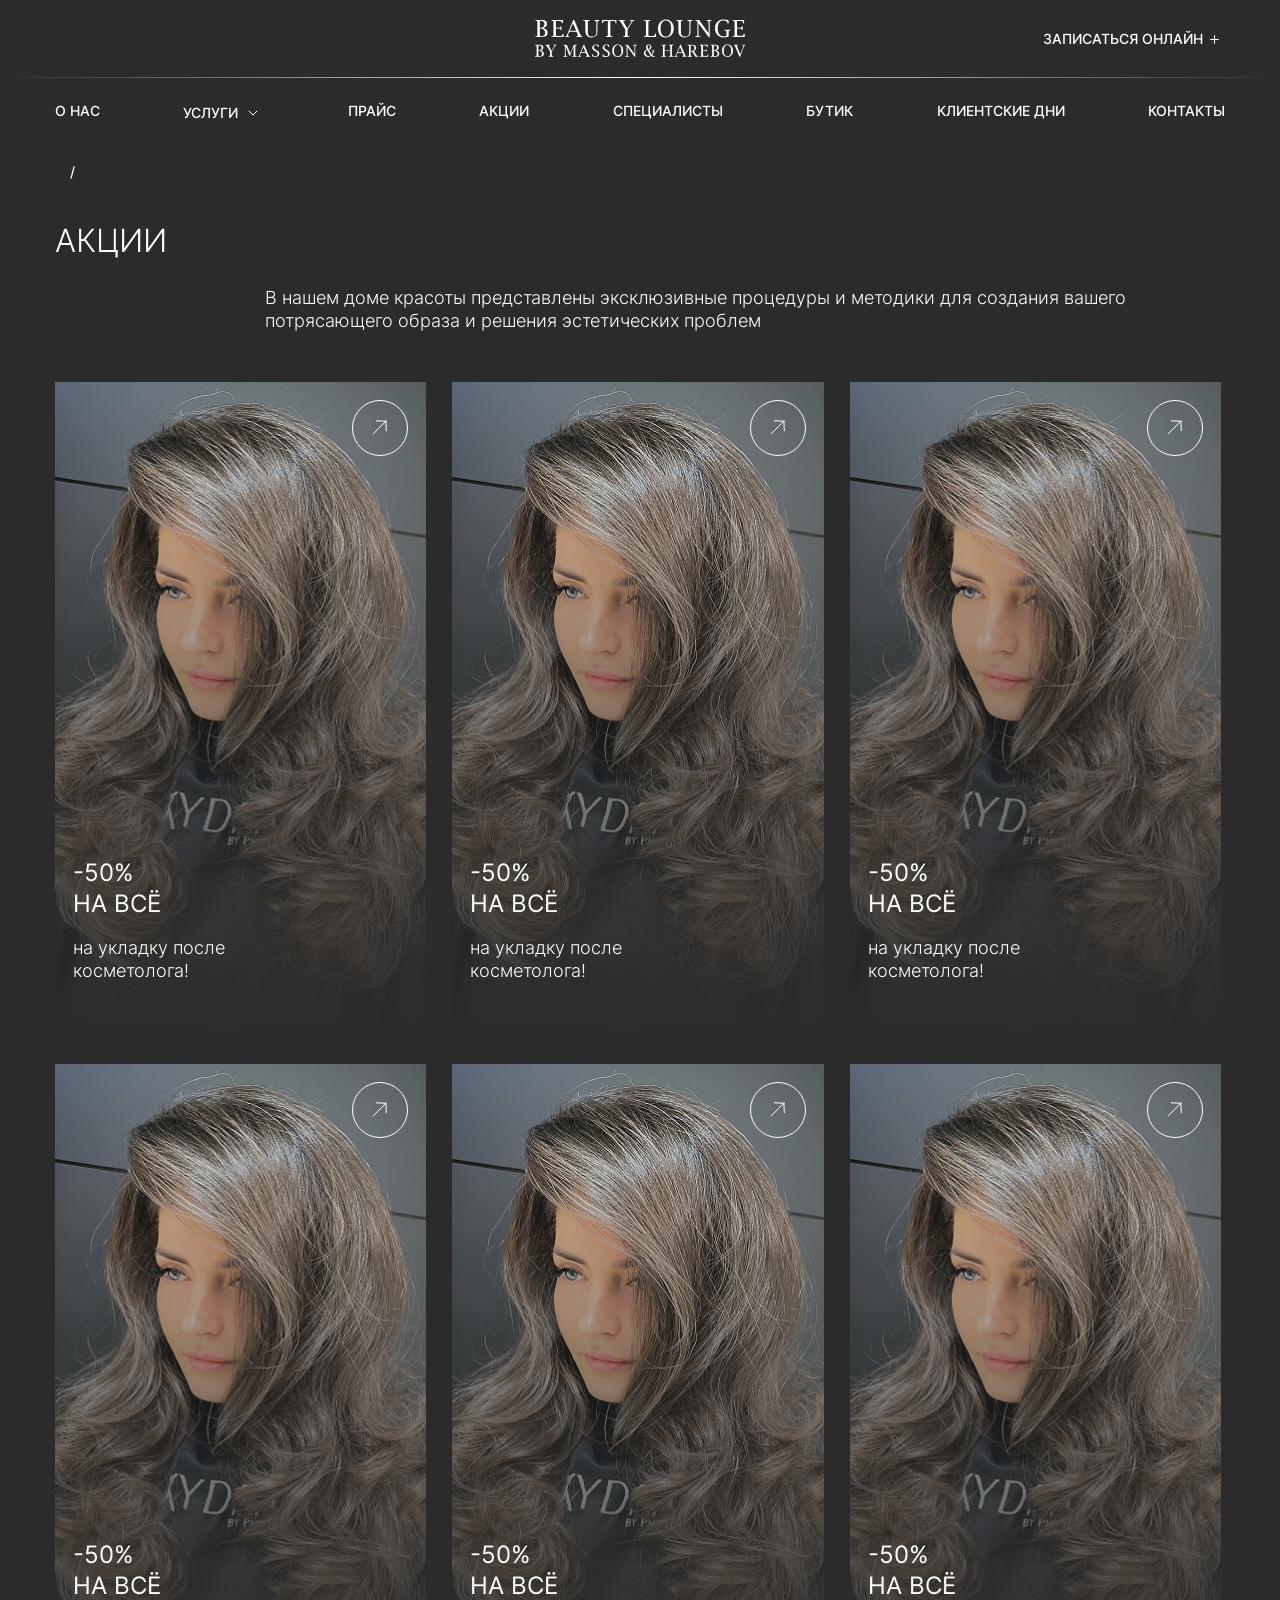
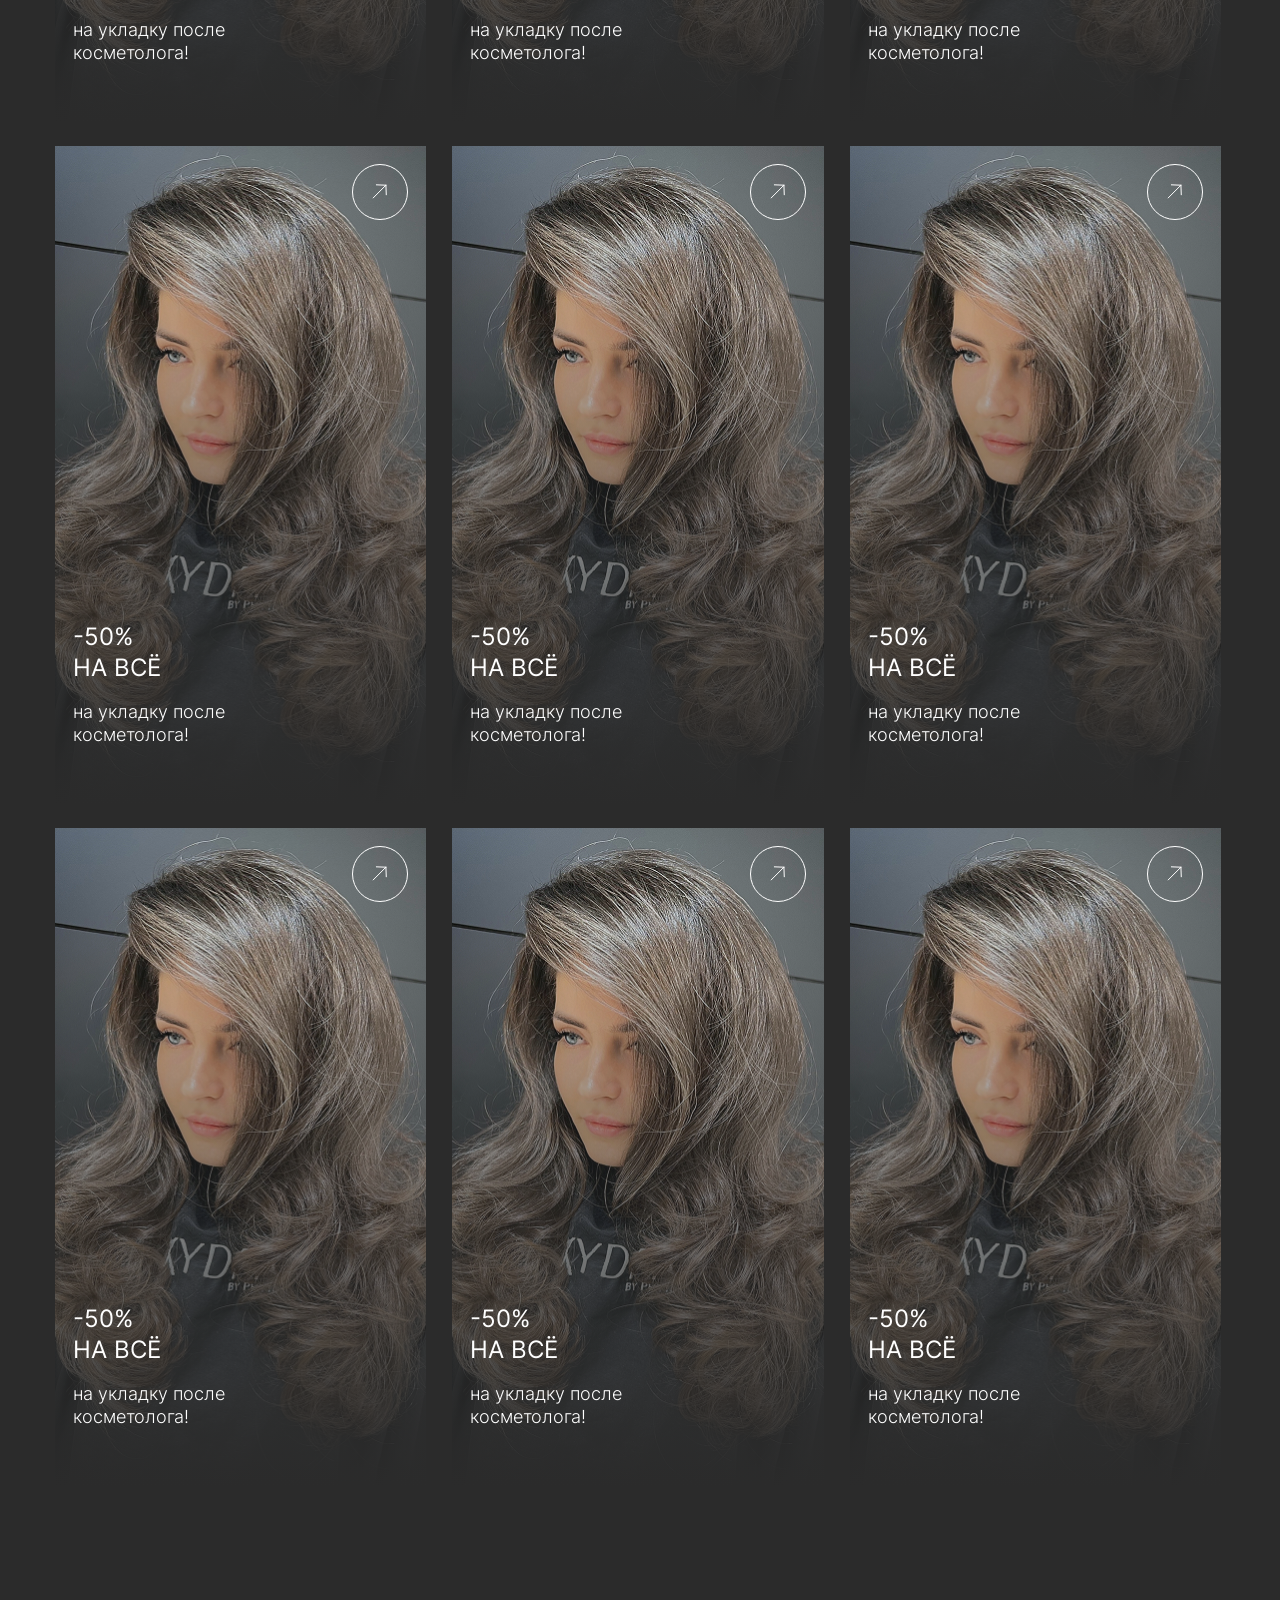
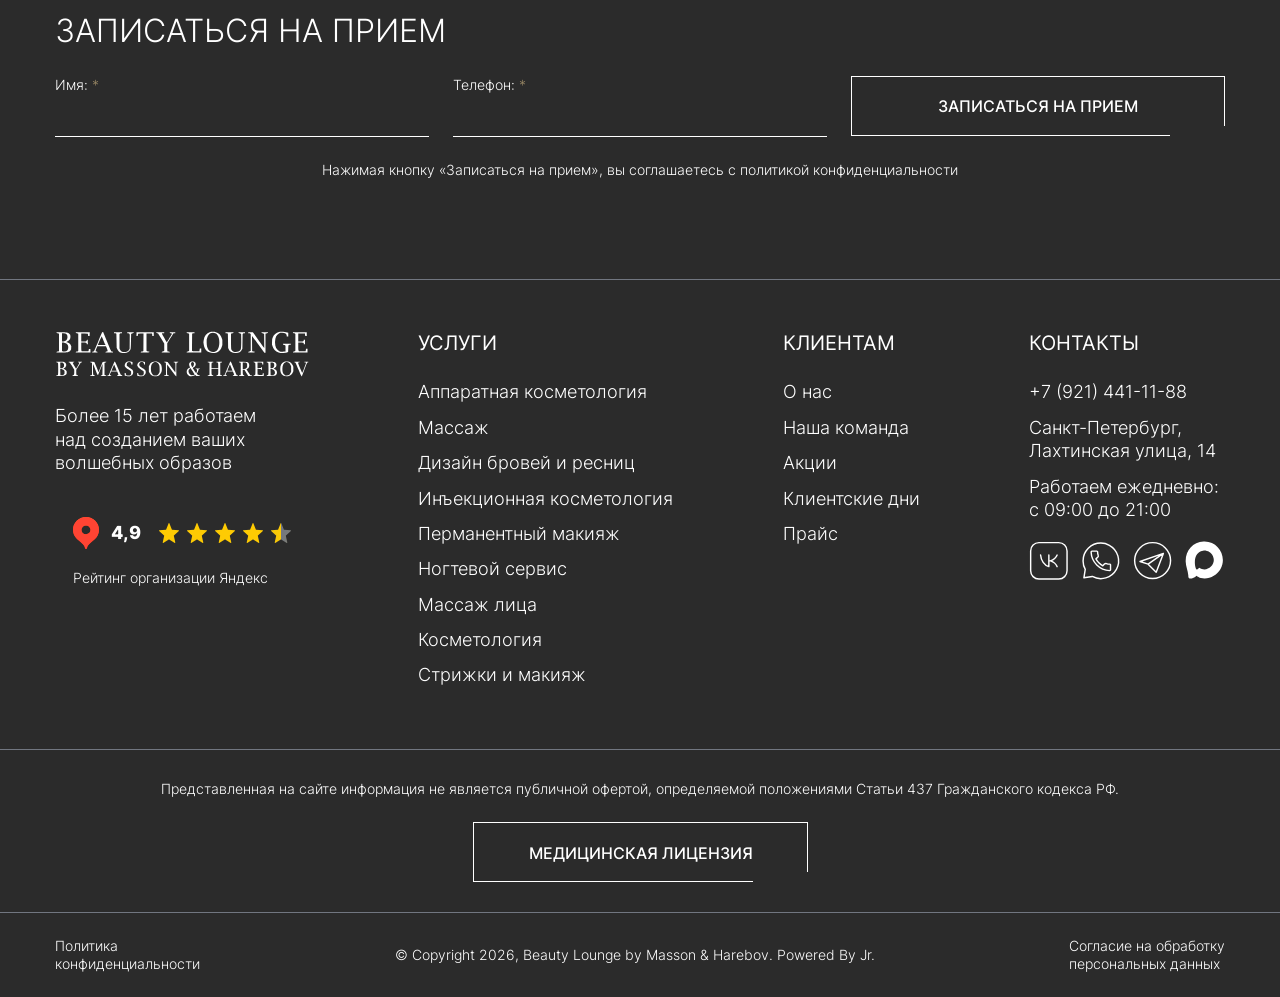
==== accii.html @ fc43a5da "add_4" ====
<!DOCTYPE html>

<html lang="ru">

<head>
	<meta charset="utf-8" />
	<title>accii</title>
	<meta name="description" content="" />
	<meta http-equiv="X-UA-Compatible" content="IE=edge" />
	<meta name="viewport" content="width=device-width, initial-scale=1.0, maximum-scale=1.0, user-scalable=no">
    

    <link rel="stylesheet" href="css/fontawesome-all.css" />
    <link rel="stylesheet" href="css/animate.css" />
    <link rel="stylesheet" href="css/slick.css" />
    <link rel="stylesheet" href="css/slick-theme.css" />
    <link rel="stylesheet" href="css/jquery.fancybox.css" />
    <!--<link rel="stylesheet" href="css/select2.min.css" />-->
    <link rel="stylesheet" href="css/swiper-bundle.min.css" />
    <link rel="stylesheet" href="css/fonts.css" />
    <link rel="stylesheet" href="css/reset.css" />
    <link rel="stylesheet" href="css/style.css" />
    <link rel="stylesheet" href="css/media.css" />
	
	

</head>
<body>

    <div class="wrap">
    
    <!-- HEADER
    ================================= -->
    <div class="header header_inner">
        <div class="header__top">
            <div class="container">
                <div class="cols">
                    <div class="col col_left">
                        <div class="items">
                            <div class="item show1200">
                                <div class="burger"></div>
                            </div>
                        </div>
                    </div>
                    <div class="col col_right">
                        <div class="items">
                            <div class="item show1200">
                                <a href="" class="phone-mob"></a>
                            </div>
                            <div class="item hidd1200">
                                <div class="enroll">
                                    <a href="" class="btn btn-enroll">ЗАПИСАТЬСЯ ОНЛАЙН <i class="i-plus-white"></i></a>
                                    <div class="enroll-drop">
                                        <div class="enroll-drop__item">
                                            <a href=""><i class="i-wh"></i> Написать в whatsapp</a>
                                        </div>
                                        <div class="enroll-drop__item">
                                            <a href=""><i class="i-max"></i> Написать в max</a>
                                        </div>
                                        <div class="enroll-drop__item">
                                            <a href=""><i class="i-tg"></i> Написать в telegram</a>
                                        </div>
                                        <div class="enroll-drop__item">
                                            <a href=""><i class="i-vk"></i> Написать в вконтакте</a>
                                        </div>
                                    </div>
                                </div>
                            </div>
                        </div>
                    </div>
                </div>
                
            </div>
            <div class="logo">
                <a href="">
                    <img class="hidd1200" src="img/header/logo.svg" alt="">
                    <img class="show1200" src="img/header/logo_mob.svg" alt="">
                </a>
            </div>
        </div>
        <div class="header__bottom hidd1200">
            <div class="container">
                <div class="nav">
                    <ul>
                        <li><a href="">О нас</a></li>
                        <li><a href="">Услуги <i></i></a>
                            <ul>
                                <li><a href="">Аппаратная косметология</a></li>
                                <li><a href="">массаж</a></li>
                                <li><a href="">дизайн бровей и ресниц</a></li>
                                <li><a href="">Инъекционная косметология</a></li>
                                <li><a href="">Перманентный макияж</a></li>
                                <li><a href="">Ногтевой сервис</a></li>
                                <li><a href="">косметология</a></li>
                                <li><a href="">стрижки и макияж</a></li>
                            </ul>
                        </li>
                        <li><a href="">Прайс</a></li>
                        <li><a href="">Акции</a></li>
                        <li><a href="">Специалисты</a></li>
                        <li><a href="">Бутик</a></li>
                        <li><a href="">Клиентские дни</a></li>
                        <li><a href="">Контакты</a></li>
                    </ul>
                </div>
            </div>
        </div>
        <div class="menu-mob">
            <div class="nav-mob">
                <div class="nav-mob__level-1">
                    <ul>
                        <li><a href="">О нас</a></li>
                        <li><a href="" class="open-1" data-openid_1="level-2_1">Услуги <i></i></a></li>
                        <li><a href="">Прайс</a></li>
                        <li><a href="">Акции</a></li>
                        <li><a href="">Специалисты</a></li>
                        <li><a href="">Бутик</a></li>
                        <li><a href="">Клиентские дни</a></li>
                        <li><a href="">Контакты</a></li>                    
                    </ul>
                </div>
                <div class="nav-mob__level-2" id="level-2_1">
                    <div class="level-back level-back-1"><i></i> Услуги</div>
                    <ul>
                        <li><a href="">Аппаратная косметология</a></li>
                        <li><a href="">массаж</a></li>
                        <li><a href="">дизайн бровей и ресниц</a></li>
                        <li><a href="">Инъекционная косметология</a></li>
                        <li><a href="">Перманентный макияж</a></li>
                        <li><a href="">Ногтевой сервис</a></li>
                        <li><a href="">косметология</a></li>
                        <li><a href="">стрижки и макияж</a></li>
                    </ul>
                </div>
            </div>
            <div class="mob-soc">
                <div class="sub">МЫ В СОЦСЕТЯХ</div>
                <a class="mob-soc__item" href=""><img src="img/footer/vk.svg" alt=""> ВКонтакте</a>
                <a class="mob-soc__item" href=""><img src="img/footer/wh.svg" alt=""> WhatsApp</a>
                <a class="mob-soc__item" href=""><img src="img/footer/tg.svg" alt=""> Telegram</a>
                <a class="mob-soc__item" href=""><img src="img/footer/max.svg" alt=""> Max</a>
            </div>
        </div>
        
    </div>

    <!-- CONTENT
    ================================= -->
    <div class="content">
        <div class="content__top hidd1200">
            <div class="container">
                <div class="breadcrumbs">
                    <ul>
                        <li><a href=""></a></li>
                        <li></li>
                    </ul>                
                </div>
            </div>
        </div>
        <div class="content__body">
            <div class="container">
                <h1>Акции</h1>
                <div class="about p-l">
                    <p>В нашем доме красоты представлены эксклюзивные процедуры и методики для создания вашего потрясающего образа и решения эстетических проблем</p>
                </div>
                <div class="accii">
                    <div class="items">
                        <div class="item">
                            <a href="">
                                <div class="in">
                                    <div class="pic">
                                        <img src="img/accii/pic_1.jpg" alt="">
                                    </div>
                                    <div class="overlay">
                                        <div class="top">
                                            <div class="btn btn-up-white"></div>
                                        </div>
                                        <div class="bottom">
                                            <div class="title">-50%<br> НА ВСЁ <span>на укладку после<br> косметолога!</span></div>
                                        </div>
                                    </div>
                                </div>
                            </a>
                        </div>
                        <div class="item">
                            <a href="">
                                <div class="in">
                                    <div class="pic">
                                        <img src="img/accii/pic_1.jpg" alt="">
                                    </div>
                                    <div class="overlay">
                                        <div class="top">
                                            <div class="btn btn-up-white"></div>
                                        </div>
                                        <div class="bottom">
                                            <div class="title">-50%<br> НА ВСЁ <span>на укладку после<br> косметолога!</span></div>
                                        </div>
                                    </div>
                                </div>
                            </a>
                        </div>
                        <div class="item">
                            <a href="">
                                <div class="in">
                                    <div class="pic">
                                        <img src="img/accii/pic_1.jpg" alt="">
                                    </div>
                                    <div class="overlay">
                                        <div class="top">
                                            <div class="btn btn-up-white"></div>
                                        </div>
                                        <div class="bottom">
                                            <div class="title">-50%<br> НА ВСЁ <span>на укладку после<br> косметолога!</span></div>
                                        </div>
                                    </div>
                                </div>
                            </a>
                        </div>
                        <div class="item">
                            <a href="">
                                <div class="in">
                                    <div class="pic">
                                        <img src="img/accii/pic_1.jpg" alt="">
                                    </div>
                                    <div class="overlay">
                                        <div class="top">
                                            <div class="btn btn-up-white"></div>
                                        </div>
                                        <div class="bottom">
                                            <div class="title">-50%<br> НА ВСЁ <span>на укладку после<br> косметолога!</span></div>
                                        </div>
                                    </div>
                                </div>
                            </a>
                        </div>
                        <div class="item">
                            <a href="">
                                <div class="in">
                                    <div class="pic">
                                        <img src="img/accii/pic_1.jpg" alt="">
                                    </div>
                                    <div class="overlay">
                                        <div class="top">
                                            <div class="btn btn-up-white"></div>
                                        </div>
                                        <div class="bottom">
                                            <div class="title">-50%<br> НА ВСЁ <span>на укладку после<br> косметолога!</span></div>
                                        </div>
                                    </div>
                                </div>
                            </a>
                        </div>
                        <div class="item">
                            <a href="">
                                <div class="in">
                                    <div class="pic">
                                        <img src="img/accii/pic_1.jpg" alt="">
                                    </div>
                                    <div class="overlay">
                                        <div class="top">
                                            <div class="btn btn-up-white"></div>
                                        </div>
                                        <div class="bottom">
                                            <div class="title">-50%<br> НА ВСЁ <span>на укладку после<br> косметолога!</span></div>
                                        </div>
                                    </div>
                                </div>
                            </a>
                        </div>
                        <div class="item">
                            <a href="">
                                <div class="in">
                                    <div class="pic">
                                        <img src="img/accii/pic_1.jpg" alt="">
                                    </div>
                                    <div class="overlay">
                                        <div class="top">
                                            <div class="btn btn-up-white"></div>
                                        </div>
                                        <div class="bottom">
                                            <div class="title">-50%<br> НА ВСЁ <span>на укладку после<br> косметолога!</span></div>
                                        </div>
                                    </div>
                                </div>
                            </a>
                        </div>
                        <div class="item">
                            <a href="">
                                <div class="in">
                                    <div class="pic">
                                        <img src="img/accii/pic_1.jpg" alt="">
                                    </div>
                                    <div class="overlay">
                                        <div class="top">
                                            <div class="btn btn-up-white"></div>
                                        </div>
                                        <div class="bottom">
                                            <div class="title">-50%<br> НА ВСЁ <span>на укладку после<br> косметолога!</span></div>
                                        </div>
                                    </div>
                                </div>
                            </a>
                        </div>
                        <div class="item">
                            <a href="">
                                <div class="in">
                                    <div class="pic">
                                        <img src="img/accii/pic_1.jpg" alt="">
                                    </div>
                                    <div class="overlay">
                                        <div class="top">
                                            <div class="btn btn-up-white"></div>
                                        </div>
                                        <div class="bottom">
                                            <div class="title">-50%<br> НА ВСЁ <span>на укладку после<br> косметолога!</span></div>
                                        </div>
                                    </div>
                                </div>
                            </a>
                        </div>
                        <div class="item">
                            <a href="">
                                <div class="in">
                                    <div class="pic">
                                        <img src="img/accii/pic_1.jpg" alt="">
                                    </div>
                                    <div class="overlay">
                                        <div class="top">
                                            <div class="btn btn-up-white"></div>
                                        </div>
                                        <div class="bottom">
                                            <div class="title">-50%<br> НА ВСЁ <span>на укладку после<br> косметолога!</span></div>
                                        </div>
                                    </div>
                                </div>
                            </a>
                        </div>
                        <div class="item">
                            <a href="">
                                <div class="in">
                                    <div class="pic">
                                        <img src="img/accii/pic_1.jpg" alt="">
                                    </div>
                                    <div class="overlay">
                                        <div class="top">
                                            <div class="btn btn-up-white"></div>
                                        </div>
                                        <div class="bottom">
                                            <div class="title">-50%<br> НА ВСЁ <span>на укладку после<br> косметолога!</span></div>
                                        </div>
                                    </div>
                                </div>
                            </a>
                        </div>
                        <div class="item">
                            <a href="">
                                <div class="in">
                                    <div class="pic">
                                        <img src="img/accii/pic_1.jpg" alt="">
                                    </div>
                                    <div class="overlay">
                                        <div class="top">
                                            <div class="btn btn-up-white"></div>
                                        </div>
                                        <div class="bottom">
                                            <div class="title">-50%<br> НА ВСЁ <span>на укладку после<br> косметолога!</span></div>
                                        </div>
                                    </div>
                                </div>
                            </a>
                        </div>
                    </div>
                </div>
                
            </div>
        </div>
    </div>
    
    <!-- ACTION
    ================================= -->
    <div class="action-section">
        <div class="container">
            <h2 class="title-block">Записаться на прием</h2>
            <div class="action">
                <form>
                    <div class="cols">
                        <div class="col">
                            <label class="label">Имя: <span>*</span></label>
                            <input type="text" name="" placeholder="">
                        </div>
                        <div class="col">
                            <label class="label">Телефон: <span>*</span></label>
                            <input class="mask" type="text" name="" placeholder="">
                        </div>
                        <div class="col">
                            <button class="btn btn-border-white action__btn">записаться на прием</button>
                        </div>
                    </div>
                </form>
                <div class="agree">Нажимая кнопку «Записаться на прием», вы соглашаетесь с политикой конфиденциальности</div>
            </div>
        </div>
    </div>
 
    <!-- FOOTER
    ================================= -->
    <div class="footer">
        <div class="footer__top">
            <div class="container">
                <div class="cols">
                    <div class="col">
                        <div class="logo">
                            <a href="">
                                <img src="img/footer/logo.svg" alt="">
                            </a>
                        </div>
                        <p class="slogan hidd1200">Более 15 лет работаем<br> над созданием ваших<br> волшебных образов</p>
                        <div class="ya hidd1200">
                            <a href="">
                                <div class="ya__in">
                                    <div class="ya__top">
                                        <div class="ya-pin">
                                            <img src="img/footer/pin.svg" alt="">
                                            <span>4,9</span>
                                        </div>
                                        <div class="raiting">
                                            <div class="raiting__item active"></div>
                                            <div class="raiting__item active"></div>
                                            <div class="raiting__item active"></div>
                                            <div class="raiting__item active"></div>
                                            <div class="raiting__item half"></div>
                                        </div>
                                    </div>
                                    <p class="ya__sub">Рейтинг организации Яндекс</p>
                                </div>
                            </a>
                        </div>
                    </div>
                    <div class="col">
                        <div class="subtitle">УСЛУГИ</div>
                        <div class="footer__full">
                            <ul class="footer-nav">
                                <li><a href="">Аппаратная косметология</a></li>
                                <li><a href="">Массаж</a></li>
                                <li><a href="">Дизайн бровей и ресниц</a></li>
                                <li><a href="">Инъекционная косметология</a></li>
                                <li><a href="">Перманентный макияж</a></li>
                                <li><a href="">Ногтевой сервис</a></li>
                                <li><a href="">Массаж лица</a></li>
                                <li><a href="">Косметология</a></li>
                                <li><a href="">Стрижки и макияж</a></li>
                            </ul>
                        </div>
                    </div>
                    <div class="col">
                        <div class="subtitle">КЛИЕНТАМ</div>
                        <div class="footer__full">
                            <ul class="footer-nav">
                                <li><a href="">О нас</a></li>
                                <li><a href="">Наша команда</a></li>
                                <li><a href="">Акции</a></li>
                                <li><a href="">Клиентские дни</a></li>
                                <li><a href="">Прайс</a></li>
                            </ul>
                        </div>
                    </div>
                    <div class="col">
                        <div class="subtitle">КОНТАКТЫ</div>
                        <div class="footer__full">
                            <div class="footer__contacts">
                                <a href="">+7 (921) 441-11-88</a>
                            </div>
                            <div class="footer__contacts">Санкт-Петербург,<br> Лахтинская улица, 14</div>
                            <div class="footer__contacts">Работаем ежедневно:<br> с 09:00 до 21:00</div>
                            <div class="soc">
                                <div class="soc__item">
                                    <a href="">
                                        <img src="img/footer/vk.svg" alt="">
                                    </a>
                                </div>
                                <div class="soc__item">
                                    <a href="">
                                        <img src="img/footer/wh.svg" alt="">
                                    </a>
                                </div>
                                <div class="soc__item">
                                    <a href="">
                                        <img src="img/footer/tg.svg" alt="">
                                    </a>
                                </div>
                                <div class="soc__item">
                                    <a href="">
                                        <img src="img/footer/max.svg" alt="">
                                    </a>
                                </div>
                            </div>
                        </div>
                    </div>
                </div>
            </div>
        </div>
        <div class="footer__middle">
            <div class="container">
                <p class="text">Представленная на сайте информация не является публичной офертой, определяемой положениями Статьи 437 Гражданского кодекса РФ.</p>
                <div class="center">
                    <a href="" class="btn btn-border-white">Медицинская лицензия</a>
                </div>
            </div>
        </div>
        <div class="footer__bottom">
            <div class="container">
                <div class="cols">
                    <div class="col">
                        <p><a href="">Политика<br> конфиденциальности</a></p>
                    </div>
                    <div class="col">
                        <p>© Copyright 2026, Beauty Lounge by Masson & Harebov. Powered By Jr.</p>
                    </div>
                    <div class="col">
                        <p><a href="">Согласие на обработку<br> персональных данных</a></p>
                    </div>
                </div>
            </div>
        </div>
    </div>
    
    </div><!--wrap-->
    
    
    <script src="libs/jquery-3.7.1.min.js"></script>
    <script src="https://api-maps.yandex.ru/2.0/?load=package.full&lang=ru-RU"></script>
    <!--<script src="libs/select2.min.js"></script>-->
    <script src="libs/jquery.fancybox.js"></script>
    <script src="libs/slick.min.js"></script> 
    <script src="libs/swiper-bundle.min.js"></script> 
    <script src="libs/jquery.maskedinput.js"></script>
    <script src="libs/wow.min.js"></script>
    <script src="js/common.js"></script>
 

   
    
</body>
</html>
---- css/fonts.css ----
@font-face {
    font-family: 'Inter';
    src: url('../fonts/Inter-Medium.eot');
    src: url('../fonts/Inter-Medium.eot?#iefix') format('embedded-opentype'),
        url('../fonts/Inter-Medium.woff2') format('woff2'),
        url('Inter-Medium.woff') format('woff');
    font-weight: 500;
    font-style: normal;
    font-display: swap;
}

@font-face {
    font-family: 'Inter';
    src: url('../fonts/Inter-Regular.eot');
    src: url('../fonts/Inter-Regular.eot?#iefix') format('embedded-opentype'),
        url('../fonts/Inter-Regular.woff2') format('woff2'),
        url('../fonts/Inter-Regular.woff') format('woff');
    font-weight: normal;
    font-style: normal;
    font-display: swap;
}

@font-face {
    font-family: 'Inter';
    src: url('../fonts/Inter-SemiBold.eot');
    src: url('../fonts/Inter-SemiBold.eot?#iefix') format('embedded-opentype'),
        url('../fonts/Inter-SemiBold.woff2') format('woff2'),
        url('../fonts/Inter-SemiBold.woff') format('woff');
    font-weight: 600;
    font-style: normal;
    font-display: swap;
}

@font-face {
    font-family: 'Inter';
    src: url('../fonts/Inter-Bold.eot');
    src: url('../fonts/Inter-Bold.eot?#iefix') format('embedded-opentype'),
        url('../fonts/Inter-Bold.woff2') format('woff2'),
        url('../fonts/Inter-Bold.woff') format('woff');
    font-weight: bold;
    font-style: normal;
    font-display: swap;
}

@font-face {
    font-family: 'Inter';
    src: url('../fonts/Inter-Thin.eot');
    src: url('../fonts/Inter-Thin.eot?#iefix') format('embedded-opentype'),
        url('../fonts/Inter-Thin.woff2') format('woff2'),
        url('../fonts/Inter-Thin.woff') format('woff');
    font-weight: 100;
    font-style: normal;
    font-display: swap;
}

@font-face {
    font-family: 'Inter';
    src: url('../fonts/Inter-Black.eot');
    src: url('../fonts/Inter-Black.eot?#iefix') format('embedded-opentype'),
        url('../fonts/Inter-Black.woff2') format('woff2'),
        url('../fonts/Inter-Black.woff') format('woff');
    font-weight: 900;
    font-style: normal;
    font-display: swap;
}

@font-face {
    font-family: 'Inter';
    src: url('../fonts/Inter-ExtraBold.eot');
    src: url('../fonts/Inter-ExtraBold.eot?#iefix') format('embedded-opentype'),
        url('../fonts/Inter-ExtraBold.woff2') format('woff2'),
        url('../fonts/Inter-ExtraBold.woff') format('woff');
    font-weight: bold;
    font-style: normal;
    font-display: swap;
}

@font-face {
    font-family: 'Inter';
    src: url('../fonts/Inter-Light.eot');
    src: url('../fonts/Inter-Light.eot?#iefix') format('embedded-opentype'),
        url('../fonts/Inter-Light.woff2') format('woff2'),
        url('../fonts/Inter-Light.woff') format('woff');
    font-weight: 300;
    font-style: normal;
    font-display: swap;
}

@font-face {
    font-family: 'Inter';
    src: url('../fonts/Inter-ExtraLight.eot');
    src: url('../fonts/Inter-ExtraLight.eot?#iefix') format('embedded-opentype'),
        url('../fonts/Inter-ExtraLight.woff2') format('woff2'),
        url('../fonts/Inter-ExtraLight.woff') format('woff');
    font-weight: 200;
    font-style: normal;
    font-display: swap;
}
---- css/style.css ----
.clearfix:before, .clearfix:after {
    content: '';
    display: table;
}
.clearfix:after {
    clear: both;
}

*::-webkit-input-placeholder {
	color: #000;
	opacity: .8;
}

*:-moz-placeholder {
	color: #000;
	opacity: .8;
}
*::-moz-placeholder {
	color: #000;
	opacity: .8;
}
*:-ms-input-placeholder {
	color: #000;
	opacity: .8;
}

*{
    box-sizing: border-box;
    -moz-box-sizing: border-box;
}

body{
    width: 100%;
    font-size: 16px;
    font-family: 'Inter', sans-serif;
    line-height: 1.3;
    background: #2b2b2b;
    position: relative;
    -webkit-font-smoothing: antialiased;

}

* {
  -webkit-tap-highlight-color: transparent;
}

.container{
    width: 100%;
    max-width: 1200px;
    min-width: 320px;
    padding-left: 15px;
    padding-right: 15px;
    margin: 0 auto;
    position: relative;
    z-index: 3;
}

.hidden {
  display: none !important;
}

.label{
    display: block;
    margin-bottom: 1px;
    font-family: 'Inter', sans-serif;
    font-weight: 300;
    font-size: 14px;
    line-height: 1.3;
    color: #fff;
}

.label span{
    color: #998865;
}

.form-group{
    margin-bottom: 24px;
}

.agree{
    padding-top: 24px;
    font-weight: 300;
    font-size: 14px;
    line-height: 1.3;
    text-align: center;
    color: #fff;
}

.agree a{
    color: inherit;
}

input[type='text'],
input[type='password'],
input[type='search']{
    width: 100%;
    height: 42px;
    padding: 0;
    color: #fff;
    font-family: 'Inter', sans-serif;
    font-size: 14px;
    background-color: transparent;
    border: none;
    border-bottom: 1px solid #fff;
    border-radius: 0;
    transition: .3s;
}

input[type='text']:focus,
input[type='password']:focus,
input[type='search']:focus{
    border-color: #998865;
}

textarea{    
    width: 100%;
    height: 120px;
    padding: 12px;
    
    resize: none;
}

input:focus{
    outline: none;
}

textarea:focus{
    outline: none;
}

.cols{
    display: flex;
    flex-wrap: wrap;
    margin: 0 -15px;
}

.col{
    padding: 0 15px;
}

.btn{
    display: inline-block;
    font-family: 'Inter', sans-serif;
    border: medium none;
    background: transparent;
    cursor: pointer;
    transition: .3s;
}

.btn-border-white{
    min-height: 60px;
    display: inline-flex;
    align-items: center;
    justify-content: center;
    padding: 3px 55px;
    border-top: 1px solid #fff;
    border-left: 1px solid #fff;
    font-weight: 500;
    font-size: 16px;
    line-height: 1;
    text-transform: uppercase;
    color: #fff;
    position: relative;
}

.btn-border-white:before{
    content: "";
    width: calc(100% - 55px);
    height: 1px;
    background: #fff;
    position: absolute;
    bottom: 0;
    left: 0;
}

.btn-border-white:after{
    content: "";
    width: 1px;
    height: calc(100% - 10px);
    background: #fff;
    position: absolute;
    top: 0;
    right: 0;
}

.btn-border-white:hover{
    color: #998865;
    background: #fff;
}

.btn-border-white:active{
    color: #998865;
    background: #fff;
}

.btn-white{
    min-height: 60px;
    display: inline-flex;
    align-items: center;
    justify-content: center;
    padding: 3px 55px;
    background: #fff;
    font-weight: 500;
    font-size: 16px;
    line-height: 1;
    text-transform: uppercase;
    color: #998865;
    position: relative;
}


.btn-white:hover{
    background: #998865;
    color: #fff;
}

.btn-white:active{
    background: #998865;
    color: #fff;
}

.btn-white .arrow{
    width: 22px;
    height: 22px;
    display: block;
    flex-shrink: 0;
    margin-right: 10px;
    background: url(../img/icons/arrow_right_gold.svg) center no-repeat;
}

.btn-white:hover .arrow{
    background-image: url(../img/icons/arrow_right_white.svg);
}

.btn-white:active .arrow{
    background-image: url(../img/icons/arrow_right_white.svg);
}

button:focus{
    outline: none;
}

.slick-dots{
    position: absolute;
    text-align: center;
    bottom: 25px;    
    width: 100%;
    margin: 0 auto !important;
    padding: 0 !important;
}

.slick-dots li{
    width: auto;
    height: auto;
    margin: 0 6px!important;
    padding: 0!important;
}

.slick-dots li:before{
    display: none;
}

.slick-dots li button{
    width: 15px;
    height: 15px;
    padding: 0;
    overflow: hidden;
    border-radius: 50%;
    background-color: transparent;
    border: 1px solid #00728A;
    opacity: 1;
    text-indent: -9999px;
    transition: .3s;
}

.slick-dots li.slick-active button{
    background-color: #00728A;
}

.slick-prev, 
.slick-next{
    width: 65px;
    height: 65px;
    z-index: 9;
    top: 50%;
    transform: translateY(-50%);
    transition: .3s;
    border-radius: 0;
    background-position: center !important;
    background-color: transparent !important;
    background-repeat: no-repeat !important;
}

.slick-prev:before,
.slick-next:before{
    content: none;
    
}

.slick-prev{
    left: 0;
    background-image: url(../img/prev.svg)!important;
}

.slick-prev:hover{
    opacity: .8;
}

.slick-next{
    right: 0;
    background-image: url(../img/next.svg)!important;

}

.slick-next:hover{
    opacity: .8;
}

.slick-dotted.slick-slider{
    margin-bottom: 0;
}



.swiper{
    width: 100%;
    
}

.swiper-button-prev:after, 
.swiper-rtl .swiper-button-next:after{
    display: none;
}

.swiper-button-next:after, 
.swiper-rtl .swiper-button-prev:after{
    display: none;
}

.swiper-button-next,
.swiper-button-prev{
    outline: none;
    box-shadow: none;
    transition: .3s;
}

.swiper-slide *:focus{
    outline: none;
}

.swiper-button-next{
    background: url(../img/icons/next.svg) center no-repeat;
    right: 0;
    left: auto;
}

.swiper-button-next:hover{
    background-image: url(../img/icons/next_h.svg);
}

.swiper-button-prev{
    background: url(../img/icons/prev.svg) center no-repeat;
    left: 0;
    right: auto;
}

.swiper-button-prev:hover{
    background-image: url(../img/icons/prev_h.svg);
}

.arrow-center{
    width: 116px;
    height: 52px;
    position: absolute;
    bottom: 52px;
    left: 50%;
    transform: translateX(-50%);
    z-index: 3;
}

.arrow-center .swiper-button-next,
.arrow-center .swiper-button-prev{
    width: 52px;
    height: 52px;
    top: 0;
    margin: 0;
}

.arrow-center .swiper-button-next{
    right: 0;
    left: auto;
}

.arrow-center .swiper-button-prev{
    left: 0;
    right: auto;
}

.arrow-append{
    width: 56px;
    height: 22px;
    position: relative;
}

.arrow-append .swiper-button-next,
.arrow-append .swiper-button-prev{
    width: 22px;
    height: 22px;
    top: 0;
    margin: 0;
}

.arrow-append .swiper-button-next{
    background: url(../img/icons/arrow_right_white.svg) center no-repeat;
    right: 0;
    left: auto;
}

.arrow-append.black .swiper-button-next{
    background-image: url(../img/icons/arrow_right.svg);
}

.arrow-append .swiper-button-next:hover{
    opacity: .8;
}

.arrow-append .swiper-button-prev{
    background: url(../img/icons/arrow_left_white.svg) center no-repeat;
    left: 0;
    right: auto;
}

.arrow-append.black .swiper-button-prev{
    background-image: url(../img/icons/arrow_left.svg);
}

.arrow-append .swiper-button-prev:hover{
    opacity: .8;
}

.w20{
    width: 20%;
}

.w25{
    width: 25%;
}

.w33{
    width: 33.33%;
}

.w50{
    width: 50%;
}

.w66{
    width: 66.66%;
}

.w100{
    width: 100%;
}

.overflow-hidden{
    overflow: hidden;
}

.wrap{
    position: relative;
    overflow: hidden;
}

.section{
    padding-top: 80px;
    padding-bottom: 80px;
    position: relative;
    z-index: 1;
}

.section.top-30{
    padding-top: 30px;
}

.section.bot-0{
    padding-bottom: 0;
}

.section.white{
    background: #fff;
}

.title-block{
    margin-bottom: 24px;
    font-weight: 300;
    font-size: 32px;
    line-height: 1.3;
    text-transform: uppercase;
    color: #fff;
}

.title-block.black{
    color: #242424;
}

.go-to{
    margin-bottom: 35px;
    font-weight: 500;
    font-size: 14px;
    line-height: 1.3;
    text-transform: uppercase;
    color: #998865;
}

.go-to a{
    display: inline-flex;
    align-items: center;
    color: inherit;
    transition: .3s;
}

.go-to a:hover{

}

.go-to i{
    width: 22px;
    height: 22px;
    display: block;
    flex-shrink: 0;
    margin-left: 12px;
    background: url(../img/icons/arrow_right_gold.svg) center no-repeat;
    transition: .3s;
}

.go-to a:hover i{
    transform: translateX(50px);
    opacity: 0;
}

.b-head{
    margin-bottom: 42px;
}

.b-head .cols{
    flex-wrap: nowrap;
    align-items: center;
    justify-content: space-between;
}

.b-head .cols.start{
    align-items: flex-start;
}

.b-head .col{

}

.b-head .col.left{
    width: 415px;
    flex-shrink: 0;
}

.b-head .col.right{
    flex-grow: 1;
}

.b-head .title-block,
.b-head .go-to{
    margin-bottom: 0;
}

.b-head p{
    font-weight: 300;
    font-size: 18px;
    line-height: 1.3;
    color: #fff;
}

.flex-bot{
    padding-top: 40px;
    display: flex;
    justify-content: center;
}

/**HEADER**/
.header{
    width: 100%;
    display: block;
    position: absolute;
    top: 0;
    left: 0;
    z-index: 12;
}

.header{
    -webkit-animation-name: pointer;
    animation-name: pointer;
    -webkit-animation-duration: 5s;
    animation-duration: 5s;
    animation-delay: 1s;
    animation-fill-mode: both;
}

@keyframes pointer {
    0% {
       pointer-events: none;

    }
    100% {
        pointer-events: auto;
    }
}

.header_inner{
    pointer-events: auto;
    position: relative;
    animation: none;
}

.header:before{
    content: "";
    width: 100%;
    height: 100%;
    /*backdrop-filter: blur(40px);*/
    /*background: rgba(43, 43, 43, 0.04);*/
    position: absolute;
    top: 0;
    left: 0;
    z-index: 1;
    /*animation: blur 10s linear infinite;*/
    transition: 1.2s;
}

.header:after{
    content: "";
    width: 100%;
    height: 100%;
    position: absolute;
    top: 0;
    left: 0;
    z-index: 2;
    transition: 1.2s;
    opacity: 0;
}

.header.blur:before{
    -webkit-animation-name: blur;
    animation-name: blur;
    -webkit-animation-duration: 5s;
    animation-duration: 5s;
    animation-delay: 1s;
    animation-fill-mode: both;
}

@keyframes blur {
    0% {
        backdrop-filter: blur(0px);
        background: rgba(43, 43, 43, 0);

    }
    100% {
        background: rgba(43, 43, 43, 0.04);
        backdrop-filter: blur(40px);
    }
}

.header_inner:before{
    display: none;
}

.header__top{
    height: 78px;
    padding-top: 18px;
    padding-bottom: 18px;
    position: relative;
    z-index: 5;
}

.header__top:before{
    content: "";
    height: 1px;
    background: linear-gradient(90deg, rgba(255, 255, 255, 0) 0%, #fff 49.71%, rgba(255, 255, 255, 0) 100%);
    position: absolute;
    bottom: 0;
    left: 50%;
    transform: translateX(-50%);
}

.header_inner .header__top:before{
    width: 100%;
}

.header__top.flat:before{
    width: 0;
    -webkit-animation-name: flat;
    animation-name: flat;
    -webkit-animation-duration: 4s;
    animation-duration: 4s;
    animation-delay: 1s;
    animation-fill-mode: forwards;
}

@keyframes flat {
    0% {
       width: 0; 

    }
    100% {
        width: 100%;
    }
}

.header__top .container{
    height: 100%;
}

.header__top .cols{
    height: 100%;
    flex-wrap: nowrap;
    align-items: center;
    justify-content: space-between;
    position: relative;
    z-index: 1;
}

.header__top .col_right{
    margin-left: auto;
}

.header .logo{
    position: absolute;
    top: 50%;
    left: 50%;
    transform: translate(-50%, -50%);
    z-index: 5;
}

.header .logo img{
    width: 212px;
    display: block;
}

.header__top .items{
    display: flex;
    align-items: center;
    margin: 0 -12px;
}

.header__top .item{
    padding: 0 12px;
}

.enroll{
    position: relative;
}

.btn-enroll{
    display: inline-flex;
    align-items: center;
    font-weight: 500;
    font-size: 14px;
    line-height: 1.3;
    text-transform: uppercase;
    color: #fff;
}

.enroll-btn i{
    margin-left: 12px;
}

.i-plus-white{
    width: 22px;
    height: 22px;
    display: block;
    flex-shrink: 0;
    background: url(../img/icons/plus_white.svg) center no-repeat;
}

.enroll-drop{
    width: 340px;
    display: none;
    padding-top: 112px;
    position: absolute;
    top: 100%;
    right: 0;
    z-index: 1;
}

.enroll:hover .enroll-drop{
    display: block;
}

.enroll-drop__item{
    margin-bottom: 18px;
}

.enroll-drop__item a{
    min-height: 60px;
    display: flex;
    align-items: center;
    justify-content: center;
    padding: 3px 15px;
    font-weight: 500;
    font-size: 16px;
    line-height: 1;
    text-transform: uppercase;
    color: #fff;
    backdrop-filter: blur(40px);
    background: rgba(43, 43, 43, 0.04);
    transition: .3s;
}

.enroll-drop__item.dark a{
    color: #2b2b2b;
}

.enroll-drop__item a:hover{
    backdrop-filter: blur(12px);
}

.enroll-drop__item a i{
    margin-right: 10px;
}

.enroll-drop__item.dark a i{
    filter: brightness(10%);
}

.i-wh{
    width: 36px;
    height: 36px;
    display: block;
    flex-shrink: 0;
    background: url(../img/footer/wh.svg) center no-repeat;
    background-size: contain;
}

.i-max{
    width: 36px;
    height: 36px;
    display: block;
    flex-shrink: 0;
    background: url(../img/footer/max.svg) center no-repeat;
    background-size: contain;
}

.i-tg{
    width: 36px;
    height: 36px;
    display: block;
    flex-shrink: 0;
    background: url(../img/footer/tg.svg) center no-repeat;
    background-size: contain;
}

.i-vk{
    width: 36px;
    height: 36px;
    display: block;
    flex-shrink: 0;
    background: url(../img/footer/vk.svg) center no-repeat;
    background-size: contain;
}

.header__bottom{
    position: relative;
    z-index: 3;
}

.header__bottom .container{
    position: static;
}

.stable{
    /*animation-name: stable;
    animation-duration: 1s;
    animation-delay: 1.2s;
    animation-fill-mode: both;*/
    animation: stable 1s 1.2s both;
    opacity: 1;
}

.no-animation {
  animation: none !important;
}


@keyframes stable {
    0% {
       opacity: 0;

    }
    100%{
        opacity: 1;
    }
}



.nav{

}

.nav > ul{
    list-style: none;
    display: flex;
    justify-content: space-between;
    margin: 0 -8px;
}

.nav > ul > li{
    padding: 0 8px;
    position: relative;
}

.nav > ul > li > a{
    display: flex;
    align-items: center;
    padding: 24px 0 24px;
    font-weight: 500;
    font-size: 14px;
    line-height: 1.3;
    text-transform: uppercase;
    color: #fff;
    position: relative;
    transition: .3s;
}

.nav > ul > li:hover > a{
    color: #998865;
}

.nav > ul > li.active > a{
    color: #998865;
}

.nav > ul > li > a i{
    width: 22px;
    height: 22px;
    display: block;
    flex-shrink: 0;
    margin-left: 4px;
    background: url(../img/icons/chevron-right.svg) center no-repeat;
    transition: .3s;
}

.nav > ul > li:hover > a i{
    background-image: url(../img/icons/chevron-right_gold.svg);
}

.nav ul ul{
    width: 300px;
    display: none;
    padding-top: 20px;
    padding-bottom: 36px;
    list-style: none;
    position: absolute;
    top: 100%;
    left: 0;
}

.nav ul ul:before{
    content: "";
    width: 300vw;
    height: 100%;
    backdrop-filter: blur(40px);
    background: rgba(43, 43, 43, 0.04);
    position: absolute;
    top: 0;
    left: 50%;
    z-index: 1;
    transform: translateX(-50%);
    transition: 1.2s;
    will-change: transform;
}

.nav > ul > li:hover > ul{
    display: block;
}

.nav ul ul li{
    position: relative;
    z-index: 3;
}

.nav ul ul li a{
    min-height: 48px;
    display: flex;
    align-items: center;
    font-weight: 500;
    font-size: 14px;
    line-height: 1.3;
    text-transform: uppercase;
    color: #fff;
    transition: .3s;
}

.nav ul ul li a:hover{
    color: #998865;
}

.nav ul ul li.active a{
    color: #998865;
}

.phone-mob{
    width: 22px;
    height: 22px;
    display: block;
    background: url(../img/header/phone.svg) center no-repeat;
}

.burger{
    width: 22px;
    height: 22px;
    background: url(../img/header/burger_white.svg) center no-repeat;
    cursor: pointer;
}

.burger.active{
    background-image: url(../img/header/close_white.svg);
}

.menu-mob{
    width: 100%;
    display: none;
    padding-bottom: 12px;
    backdrop-filter: blur(40px);
    background: rgba(43, 43, 43, 0.04);
    position: absolute;
    overflow: auto;
    top: 100%;
    left: 0;
    z-index: 5;
}

.nav-mob{
    

}

.nav-mob ul{
    list-style: none;
}

.nav-mob ul li{
    position: relative;
}

.nav-mob ul li a{
    min-height: 38px;
    display: flex;
    align-items: center;
    justify-content: space-between;
    padding: 3px 10px 3px;
    font-weight: 400;
    font-size: 10px;
    line-height: 1.2;
    text-transform: uppercase;
    color: #fff;
    transition: .3s;
}

.nav-mob ul li a i{
    width: 22px;
    height: 22px;
    display: block;
    flex-shrink: 0;
    background: url(../img/icons/chevron-right.svg) center no-repeat;
    transform: rotate(-90deg);
}

.nav-mob ul li.active > a{
    color: #998865;
}

.nav-mob__level-2{
    display: none;
}

.nav-mob__level-3{
    display: none;
}

.level-back{
    min-height: 38px;
    display: flex;
    align-items: center;
    padding: 3px 10px;
    font-weight: 400;
    font-size: 10px;
    line-height: 1.2;
    text-transform: uppercase;
    color: #fff;
}

.level-back i{
    width: 22px;
    height: 22px;
    display: block;
    flex-shrink: 0;
    margin-right: 6px;
    background: url(../img/icons/arrow_left_white.svg) center no-repeat;
}

.mob-soc{

}

.mob-soc .sub{
    min-height: 38px;
    padding: 3px 10px;
    display: flex;
    align-items: center;
    font-weight: 400;
    font-size: 10px;
    line-height: 1;
    text-transform: uppercase;
    color: #fff;
}

.mob-soc__item{
    min-height: 38px;
    display: flex;
    align-items: center;
    padding: 3px 10px;
    font-weight: 300;
    font-size: 10px;
    line-height: 1.3;
    color: #fff;
}

.mob-soc__item img{
    width: 12px;
    display: block;
    margin-right: 6px;
}

/**INTRO**/
.intro{
    width: 100%;
    display: block;
    background: #636363;
    position: relative;
    z-index: 3;
    overflow: hidden;
}

.intro .pic{
    width: 100%;
    height: 100%;
    position: absolute;
    top: 0;
    left: 0;
    z-index: 1;
    display: none;
}

.intro .pic:before{
    content: "";
    width: 100%;
    height: 100%;
    background: linear-gradient(360deg, #2b2b2b 0%, rgba(43, 43, 43, 0) 100%);
    /*background: url(../img/intro/overlay.svg) center no-repeat;*/
    background-size: cover;
    position: absolute;
    top: 0;
    left: 0;
    z-index: 3;
}

.intro .pic_mob{
    display: none;
}

.intro .pic img{
    width: 100%;
    height: 100%;
    display: block;
    object-fit: cover;
    object-position: right center;
}

.intro .pic_mob img{
    object-position: center;
}

.intro video{
    width: 100%;
    height: 100%;
    max-height: 100%;
    position: absolute;
    top: 0;
    left: 0;
    z-index: 1;
    object-fit: cover;
    object-position: center;
}

.intro .overlay{
    width: 100%;
    height: 100%;
    background: linear-gradient(360deg, #2b2b2b 0%, rgba(43, 43, 43, 0) 100%);
    background-size: cover;
    position: absolute;
    top: 0;
    left: 0;
    z-index: 3;
}

.intro .container{
    position: relative;
    z-index: 7;
}

.intro .item{
    position: relative;
}

.intro .in{
    height: 880px;
    display: flex;
    align-items: flex-end;
    padding-top: 200px;
    padding-bottom: 100px;
}

.intro .vert{
    width: 100%;
}

.intro .title{
    margin-bottom: 24px;
    font-weight: 400;
    font-size: 40px;
    line-height: 1.2;
    text-transform: uppercase;
    color: #fafafa;     
}

.intro .title span{
    width: 100%;
    max-width: 500px;
    display: inline-block;
    padding-bottom: 24px;
    position: relative;
}

.intro .title span:before{
    content: "";
    width: 100%;
    height: 1px;
    background: linear-gradient(90deg, rgba(255, 255, 255, 0) 0%, #fff 49.71%, rgba(255, 255, 255, 0) 100%);
    position: absolute;
    bottom: 0;
    left: 0;
}

.intro p{
    margin-bottom: 50px;
    font-weight: 400;
    font-size: 32px;
    line-height: 1.3;
    color: #fff;
}

.intro p span{
    color: #998865;
}

.intro .btn{
    width: 100%;
    max-width: 340px;
}

.blob{
    display: flex;
    justify-content: center;
    align-items: center;
    width: 300px;
    height: 300px;
    border-radius: 100%;
    background-image: radial-gradient(83.1% 50% at 16.9% 50%, rgb(153, 136, 101) 0%, rgb(153, 136, 101) 100%);
    filter: blur(80px);
    transition: all 250ms ease-out;
    position: absolute;
    pointer-events: none;
    left: 0;
    top: 0;
    transform: translate(calc(-50% + 15px), -50%);
    z-index: 5;
}


/**CONTENT**/
.content{
    width: 100%;
    display: block;
    position: relative;
    z-index: 1;
}

.content h1{
    margin-bottom: 24px;
    font-weight: 300;
    font-size: 32px;
    line-height: 1.3;
    text-transform: uppercase;
    color: #fff;
}

.content__top{
    padding-top: 24px;
    padding-bottom: 24px;
    position: relative;
    z-index: 1;
}

.content__body{
    padding-top: 24px;
}

.breadcrumbs{
    
}

.breadcrumbs ul{
    list-style: none;
    display: flex;
    flex-wrap: wrap;
}

.breadcrumbs ul li{
    padding-right: 35px;
    position: relative;
    font-weight: 500;
    font-size: 14px;
    line-height: 1.3;
    text-transform: uppercase;
    color: #fff;
}

.breadcrumbs ul li:before{
    content: "/";
    color: #fff;
    position: absolute;
    top: 50%;
    right: 15px;
    transform: translateY(-50%);
}

.breadcrumbs ul li:last-child:before{
    content: none;
}

.breadcrumbs ul li a{
    display: block;
    color: #fff;
}

/**STORY**/
.story{

}

.story .items{
    display: flex;
    justify-content: space-between;
    margin: 0 -10px;
}

.story .item{
    padding: 0 10px;
}

.story .item .in{
    width: 72px;
    cursor: pointer;
}

.story .item .pic{
    width: 72px;
    height: 72px;
    padding: 4px;
    border: 1px solid #998865;
    border-radius: 100%;
    overflow: hidden;
}

.story .item .pic img{
    width: 100%;
    height: 100%;
    display: block;
    object-fit: cover;
    object-position: center;
    border-radius: 100%;
}

.story .item .title{
    padding-top: 8px;
    font-weight: 300;
    font-size: 14px;
    line-height: 1.3;
    text-align: center;
    color: #fff;
}

/**ABOUT**/
.about{
    padding-bottom: 50px;
}

.about.p-l{
    padding-left: 210px;
}

.about .items{
    display: flex;
    gap: 100px;
}

.about .item{
    width: 50%;
}

.about p{
    font-weight: 300;
    font-size: 18px;
    line-height: 1.3;
    color: #fff;
}

.view{
    position: relative;
}

.view .slider-wrap{

}

.view .swiper-slide{
    width: 1200px;
    position: relative;
}

.view .pic{
    height: 560px;
    position: relative;
    z-index: 1;
}

.view .pic img{
    width: 100%;
    height: 100%;
    display: block;
}

.view .overlay{
    width: 100%;
    height: 100%;
    display: flex;
    align-items: flex-end;
    padding: 64px 24px;
    position: absolute;
    top: 0;
    left: 0;
    z-index: 3;
}

.view .overlay .vert{
    width: 100%;
}

.view .title{
    font-weight: 400;
    font-size: 24px;
    line-height: 1.3;
    text-transform: uppercase;
    color: #fff;
}

.fraction{
    width: 92px;
    height: 92px;
    display: flex;
    align-items: center;
    justify-content: center;
    font-weight: 400;
    font-size: 24px;
    line-height: 1.3;
    text-transform: uppercase;
    color: #fff;
    border: 1px solid #fff;
    border-radius: 100%;
}

.view .fraction{
    position: absolute;
    bottom: 32px;
    left: 50%;
    z-index: 3;
    transform: translateX(498px);
}

.fraction:before{
    content: "";
    width: 72px;
    height: 72px;
    border: 1px solid #fff;
    border-radius: 100%;
    position: absolute;
    top: 50%;
    left: 50%;
    transform: translate(-50%, -50%);
}

/**SERV**/
.serv{

}

.serv .slider-wrap{
    margin-right: -50%;
}

.serv .swiper-slide{
    width: 372px;
    position: relative;
}

.serv .item{

}

.serv .item .in{
    height: 660px;
    position: relative;
}

.serv .item .pic{
    height: 100%;
    position: relative;
    z-index: 1;
}

.serv .item .pic:before{
    content: "";
    width: 100%;
    height: 100%;
    background: linear-gradient(360deg, #2b2b2b 0%, rgba(43, 43, 43, 0) 100%);
    background-size: cover;
    position: absolute;
    top: 0;
    left: 0;
    z-index: 3;
    transition: .3s;
}

.serv .item .in:hover .pic:before{
    opacity: 0;
}

.serv .item .pic:after{
    content: "";
    width: 100%;
    height: 100%;
    background: linear-gradient(360deg, #998865 0%, rgba(153, 136, 101, 0) 100%);
    background-size: cover;
    position: absolute;
    top: 0;
    left: 0;
    z-index: 3;
    transition: .3s;
    opacity: 0;
}

.serv .item .in:hover .pic:after{
    opacity: 1;
}

.serv .item .pic img{
    width: 100%;
    height: 100%;
    display: block;
    object-fit: cover;
}

.serv .item .overlay{
    width: 100%;
    height: 100%;
    display: flex;
    flex-wrap: wrap;
    align-content: space-between;
    padding: 18px 18px 60px;
    position: absolute;
    top: 0;
    left: 0;
    z-index: 3;
}

.serv .item .top{
    width: 100%;
    display: flex;
    justify-content: flex-end;
}

.serv .item .bottom{
    width: 100%;
}

.serv .item .title{
    font-weight: 400;
    font-size: 24px;
    line-height: 1.3;
    text-transform: uppercase;
    color: #fff;
}

.serv .item .title a{
    color: inherit;
}

.btn-up-white{
    width: 56px;
    height: 56px;
    display: block;
    flex-shrink: 0;
    background: transparent url(../img/icons/up_white.svg) center no-repeat;
    background-size: contain;
    cursor: pointer;
    transition: .3s;
}

.btn-up-white:hover,
.btn-up-white:active{
    background-image: url(../img/icons/up_gold.svg);

}

.serv .item .in:hover .btn-up-white{
    background-image: url(../img/icons/up_gold.svg);
    transform: translate(5px, -5px);
}

/**TEAM**/
.team{

}

.team .slider-wrap{
    margin-right: -50%;
}

.team .swiper-slide{
    width: 360px;
    position: relative;
}

.team .items{
    display: flex;
    flex-wrap: wrap;
    margin: 0 -20px;
}

.team .items .item{
    width: 33.33%;
    padding: 0 20px;
    margin-bottom: 60px;
}

.team .item{

}

.team .item .in{
    position: relative;
}

.team .item .pic{
    height: 476px;
    position: relative;
    z-index: 1;
}

.team .item .pic.big{
    height: 530px;
}

.team .item .pic:before{
    /*content: "";
    width: 100%;
    height: 100%;
    background: linear-gradient(360deg, #2b2b2b 0%, rgba(43, 43, 43, 0) 100%);
    background-size: cover;
    position: absolute;
    top: 0;
    left: 0;
    z-index: 3;
    transition: .3s;*/
}

.team .item .in:hover .pic:before{
    opacity: 0;
}

.team .item .pic:after{
    content: "";
    width: 100%;
    height: 100%;
    background: linear-gradient(360deg, #998865 0%, rgba(153, 136, 101, 0) 100%);
    background-size: cover;
    position: absolute;
    top: 0;
    left: 0;
    z-index: 3;
    transition: .3s;
    opacity: 0;
}

.team .item .in:hover .pic:after{
    opacity: 1;
}

.team .item .pic img{
    width: 100%;
    height: 100%;
    display: block;
    object-fit: cover;
}

.team .item .bottom{
    padding: 24px 18px 0;
}

.team .item .top{
    display: flex;
    justify-content: space-between;
    margin-bottom: 18px;
}

.team .item .title{
    font-weight: 400;
    font-size: 24px;
    line-height: 1.3;
    text-transform: uppercase;
    color: #fff;
    transition: .3s;
}

.team .item .in:hover .title{
    color: #998865;
}

.team .item .title a{
    color: inherit;
}

.team .item .in:hover .btn-up-white{
    background-image: url(../img/icons/up_gold.svg);
    transform: translate(5px, -10px);
}

.team .item p{
    font-weight: 300;
    font-size: 18px;
    line-height: 1.3;
    color: #fff;
    transition: .3s;
}

.team .item .in:hover p{
    color: #998865;
}

/**ACCII**/
.accii{

}

.accii .slider-wrap{
    margin-right: -50%;
}

.accii .swiper-slide{
    width: 372px;
    position: relative;
}

.accii .item{

}

.accii .items{
    display: flex;
    flex-wrap: wrap;
    margin: 0 -11px;
}

.accii .items .item{
    width: 33.33%;
    display: flex;
    flex-wrap: wrap;
    padding: 0 11px;
    margin-bottom: 22px;

}

.accii .item .in{
    height: 660px;
    position: relative;
}

.accii .item .pic{
    height: 100%;
    position: relative;
    z-index: 1;
}

.accii .item .pic:before{
    content: "";
    width: 100%;
    height: 100%;
    background: linear-gradient(360deg, #2b2b2b 0%, rgba(43, 43, 43, 0) 100%);
    background-size: cover;
    position: absolute;
    top: 0;
    left: 0;
    z-index: 3;
    transition: .3s;
}

.accii .item .in:hover .pic:before{
    opacity: 0;
}

.accii .item .pic:after{
    content: "";
    width: 100%;
    height: 100%;
    background: linear-gradient(360deg, #998865 0%, rgba(153, 136, 101, 0) 100%);
    background-size: cover;
    position: absolute;
    top: 0;
    left: 0;
    z-index: 3;
    transition: .3s;
    opacity: 0;
}

.accii .item .in:hover .pic:after{
    opacity: 1;
}

.accii .item .pic img{
    width: 100%;
    height: 100%;
    display: block;
    object-fit: cover;
}

.accii .item .overlay{
    width: 100%;
    height: 100%;
    display: flex;
    flex-wrap: wrap;
    align-content: space-between;
    padding: 18px 18px 60px;
    position: absolute;
    top: 0;
    left: 0;
    z-index: 3;
}

.accii .item .top{
    width: 100%;
    display: flex;
    justify-content: flex-end;
}

.accii .item .bottom{
    width: 100%;
}

.accii .item .title{
    font-weight: 400;
    font-size: 24px;
    line-height: 1.3;
    text-transform: uppercase;
    color: #fff;
}

.accii .item .title span{
    display: block;
    margin-top: 16px;
    font-weight: 300;
    font-size: 18px;
    text-transform: none;
}

.accii .item .title a{
    color: inherit;
}

.btn-up-white{
    width: 56px;
    height: 56px;
    display: block;
    background: transparent url(../img/icons/up_white.svg) center no-repeat;
    background-size: contain;
    cursor: pointer;
    transition: .3s;
}

.btn-up-white:hover,
.btn-up-white:active{
    background-image: url(../img/icons/up_gold.svg);
}

.accii .item .in:hover .btn-up-white{
    background-image: url(../img/icons/up_gold.svg);
    transform: translate(5px, -5px);
}

/**PRICE-LIST**/
.price-list{

}

.price-list__item{

}

.price-list__in{
    display: flex;
    justify-content: space-between;
    padding-top: 18px;
    padding-bottom: 18px;
    border-bottom: 1px solid #AFAFAF;
    transition: .3s;
}

.price-list__in:hover{
    border-color: #998865;
}

.price-list__item .f{
    padding-right: 20px;
    font-weight: 300;
    font-size: 18px;
    line-height: 1.3;
    color: #fff;
    transition: .3s;
}

.price-list__in:hover .f{
    color: #998865;
}

.price-list__item .s{
    font-weight: 300;
    font-size: 18px;
    line-height: 1.3;
    color: #fff;
    transition: .3s;
    white-space: nowrap;
}

.price-list__in:hover .s{
    color: #998865;
}

/**ACTION**/
.action-section{
    padding-top: 100px;
    padding-bottom: 100px;
    position: relative;
    z-index: 1;
}

.action .cols{
    margin: 0 -12px;
}

.action .col{
    width: 33.33%;
    padding: 0 12px;
}

.action__btn{
    width: 100%;
}

.sorting{

}

.sorting .slider-wrap{
    margin-right: 0;
    padding-bottom: 24px;
}

.sorting .swiper-slide{
    width: auto!important;
}

.sorting .arrow-append{
    margin-left: auto;
    margin-bottom: 24px;
    display: none;
}

.sorting .item{
    font-weight: 400;
    font-size: 24px;
    line-height: 1.3;
    text-transform: uppercase;
    color: #fff;
    transition: .3s;
    white-space: nowrap;
}

.sorting .item:hover{
    color: #998865;
}

.sorting .item.active{
    color: #998865;
}

.sorting .item a{
    color: inherit;
    white-space: nowrap;
}

/**WELL**/
.well{
    width: 100%;
    display: block;
    background: #636363;
    position: relative;
    z-index: 3;
}

.well .pic{
    width: 100%;
    height: 100%;
    position: absolute;
    top: 0;
    left: 0;
    z-index: 1;
}

.well .pic:before{
    content: "";
    width: 100%;
    height: 100%;
    background: linear-gradient(360deg, #2b2b2b 0%, rgba(43, 43, 43, 0) 100%);
    /*background: url(../img/intro/overlay.svg) center no-repeat;*/
    background-size: cover;
    position: absolute;
    top: 0;
    left: 0;
    z-index: 3;
}

.well .pic_mob{
    display: none;
}

.well .pic img{
    width: 100%;
    height: 100%;
    display: block;
    object-fit: cover;
    object-position: right center;
}

.well .pic_mob img{
    object-position: center;
}

.well .overlay{
    width: 100%;
    height: 100%;
    background: linear-gradient(360deg, #2b2b2b 0%, rgba(43, 43, 43, 0) 100%);
    background-size: cover;
    position: absolute;
    top: 0;
    left: 0;
    z-index: 3;
}

.well .container{
    position: relative;
    z-index: 5;
}

.well .item{
    position: relative;
}

.well .in{
    height: 670px;
    display: flex;
    align-items: flex-end;
    padding-top: 50px;
    padding-bottom: 100px;
}

.well .vert{
    width: 100%;
}

.well .title{
    margin-bottom: 24px;
    font-weight: 400;
    font-size: 40px;
    line-height: 1.2;
    text-transform: uppercase;
    color: #fafafa;     
}

.well .title span{
    width: 100%;
    max-width: 500px;
    display: inline-block;
    padding-bottom: 24px;
    position: relative;
}

.well .title span:before{
    content: "";
    width: 100%;
    height: 1px;
    background: linear-gradient(90deg, rgba(255, 255, 255, 0) 0%, #fff 49.71%, rgba(255, 255, 255, 0) 100%);
    position: absolute;
    bottom: 0;
    left: 0;
}

.well p{
    margin-bottom: 50px;
    font-weight: 400;
    font-size: 24px;
    line-height: 1.3;
    text-transform: uppercase;
    color: #fff;
}

.well p span{
    color: #998865;
}

.well .btn{
    width: 100%;
    max-width: 340px;
}

.spec{
    padding-top: 100px;
}

.spec{

}

.spec__cols{
    display: flex;
    flex-wrap: wrap;
}

.spec__left{
    width: 368px;
    flex-shrink: 0;
}

.spec__right{
    width: calc(100% - 368px);
    padding-left: 52px;
}

.spec .pic{

}

.spec .pic img{
    width: 100%;
    display: block;
}

.spec p{
    margin-bottom: 24px;
    font-weight: 300;
    font-size: 18px;
    line-height: 1.3;
    color: #fff;
}

.contacts{
    padding-bottom: 80px;
}

.contacts__top{

}

.contacts__center{
    max-width: 775px;
    margin: 0 auto;
    display: flex;
    flex-wrap: wrap;
}

.contacts__item{
    width: 50%;
    padding: 0 10px;
    margin-top: 70px;
}

.contacts p{
    font-weight: 400;
    font-size: 20px;
    line-height: 1.3;
    color: #fff;
}

.contacts p.first{
    margin-bottom: 34px;
}

.contacts p span{
    display: block;
    padding-top: 8px;
    font-weight: 300;
    font-size: 14px;
    line-height: 1.3;
    color: #fff;
}

.contacts p a{
    color: inherit;
}

.map-section{
    position: relative;
}

.map-section .overlay{
    width: 100%;
    position: absolute;
    top: 0;
    left: 0;
    z-index: 3;
}

.map-section .container{
    position: relative;
}

.map-section .chisel{
    width: 340px;
    position: absolute;
    top: 140px;
    right: 10px;
    z-index: 3;
}

.map{
    height: 670px;
    background: #ccc;
    position: relative;
    z-index: 1;
}

.map .ymaps-layers-pane {
    filter: url("data:image/svg+xml;utf8,<svg xmlns=\'http://www.w3.org/2000/svg\'><filter id=\'grayscale\'><feColorMatrix type=\'matrix\' values=\'0.3333 0.3333 0.3333 0 0 0.3333 0.3333 0.3333 0 0 0.3333 0.3333 0.3333 0 0 0 0 0 1 0\'/></filter></svg>#grayscale"); /* Firefox 3.5+ */
    filter: grayscale(100%);
}

/**COMPANY**/
.company{

}

.company__cols{
    display: flex;
    flex-wrap: wrap;
}

.company__left{
    width: 580px;
    flex-shrink: 0;
}

.company__right{
    width: calc(100% - 580px);
    padding-left: 48px;
}

.company p{
    margin-bottom: 24px;
    font-weight: 300;
    font-size: 18px;
    line-height: 1.3;
    color: #fff;
}

.company p span,
.company p a{
    font-weight: 400;
    font-size: 20px;
    color: #998865;
}

/**ADVANTAGES**/
.advantages{

}

.advantages__cols{
    display: flex;
    flex-wrap: wrap;
    align-items: center;
}

.advantages__left{
    width: 580px;
    flex-shrink: 0;
}

.advantages__right{
    width: calc(100% - 580px);
    padding-left: 48px;
}

.advantages .items{
    display: flex;
    flex-wrap: wrap;
    margin: 0 -10px;
}

.advantages .item{
    width: 50%;
    padding: 32px 10px;
}

.advantages .item .num{
    margin-bottom: 12px;
    font-weight: 400;
    font-size: 40px;
    line-height: 1.2;
    text-transform: uppercase;
    text-align: center;
    color: #fff;
}

.advantages .item p{
    font-weight: 300;
    font-size: 18px;
    line-height: 1.3;
    text-align: center;
    color: #fff;
}

.advantages .item .pic{

}

.advantages .pic img{
    width: 100%;
    display: block;
}

/**CERT**/
.cert{

}

.cert__cols{
    display: flex;
    flex-wrap: wrap;
}

.cert__left{
    width: 580px;
    flex-shrink: 0;
}

.cert__right{
    width: calc(100% - 580px);
    padding-left: 48px;
}

.cert p{
    margin-bottom: 24px;
    font-weight: 300;
    font-size: 18px;
    line-height: 1.3;
    color: #fff;
}

.cert .pic{

}

.cert .pic img{
    width: 100%;
    display: block;
}

/**FOOTER**/
.footer{
    width: 100%;
    display: block;
    background: #2b2b2b;
    position: relative;
    z-index: 1;
}

.footer__top{
    padding-top: 50px;
    padding-bottom: 50px;
    border-top: 1px solid #717680;
    border-bottom: 1px solid #717680;
}

.footer__top .cols{
    flex-wrap: nowrap;
    justify-content: space-between;
}

.footer .logo{
    margin-bottom: 24px;
}

.footer .logo img{
    width: 254px;
    display: block;
}

.footer .slogan{
    margin-bottom: 24px;
    font-weight: 300;
    font-size: 18px;
    line-height: 1.3;
    color: #fff;
}

.ya{
    width: 100%;
    max-width: 264px;    
}

.ya__in{
    padding: 18px;
}   

.ya__top{
    display: flex;
    align-items: center;
    justify-content: space-between;
    padding-bottom: 20px;
}

.ya-pin{
    display: flex;
    align-items: center;
    padding-right: 6px;
    font-weight: 700;
    font-size: 18px;
    line-height: 1.3;
    color: #fff;
}

.ya-pin img{
    width: 26px;
    display: block;
    flex-shrink: 0;
}

.ya-pin span{
    display: block;
    margin-left: 12px;
}

.raiting{
    display: flex;
    gap: 8px;
}

.raiting__item{
    width: 20px;
    height: 20px;
    flex-shrink: 0;
    background: url(../img/footer/star_gray.svg) center no-repeat;
}

.raiting__item.half{
    background-image: url(../img/footer/star_half.svg);
}

.raiting__item.active{
    background-image: url(../img/footer/star.svg);
}

.ya__sub{
    font-weight: 300;
    font-size: 14px;
    line-height: 1.3;
    color: #fff;
}

.footer .subtitle{
    margin-bottom: 24px;
    font-weight: 400;
    font-size: 20px;
    line-height: 1.3;
    color: #fff;
    pointer-events: none;
}

.footer-nav{
    list-style: none;
}

.footer-nav li{
    margin-bottom: 12px;
    font-weight: 300;
    font-size: 18px;
    line-height: 1.3;
    color: #fff;
}

.footer-nav li a{
    color: inherit;
    transition: .3s;
}

.footer-nav li a:hover{
    color: #998865;
}

.footer__contacts{
    margin-bottom: 12px;
    display: flex;
    font-weight: 300;
    font-size: 18px;
    line-height: 1.3;
    color: #fff;
}

.footer__contacts a{
    display: flex;
    align-items: center;
    color: inherit;
}

.soc{
    display: flex;
    align-items: center;
    padding-top: 8px;
    gap: 12px;
}

.soc__item{
    
}

.soc__item img{
    max-width: 100%;
    display: block;
}

.footer__middle{
    padding-top: 30px;
    padding-bottom: 30px;
    border-bottom: 1px solid #717680;
}

.footer__middle .text{
    margin-bottom: 24px;
    font-weight: 300;
    font-size: 14px;
    line-height: 1.3;
    text-align: center;
    color: #fff;
}

.footer__middle .center{
    display: flex;
    justify-content: center;
}

.footer__bottom{
    padding-top: 24px;
    padding-bottom: 24px;
}

.footer__bottom .cols{
    flex-wrap: nowrap;
    align-items: center;
    justify-content: space-between;
}

.footer__bottom p{
    font-weight: 300;
    font-size: 14px;
    line-height: 1.3;
    color: #fff;
}   

.footer__bottom p a{
    color: inherit;
}

.show1200{
    display: none!important;
}

.wow{
    visibility: hidden;
}

#preloader {
    position: fixed;
    top: 0;
    left: 0;
    width: 100%;
    height: 100%;
    background-color: #2b2b2b; /* Цвет фона */
    display: flex;
    justify-content: center;
    align-items: center;
    z-index: 9999; /* Поверх всего */
    transition: opacity 1s ease;
}

.loader {
    width: 70px;
    height: 70px;
    border: 4px solid #998865;
    border-top: 4px solid #fff; /* Цвет спиннера */
    border-radius: 50%;
    animation: spin 1s linear infinite;
}

@keyframes spin {
    0% { transform: rotate(0deg); }
    100% { transform: rotate(360deg); }
}

/* Класс для скрытия */
#preloader.hidden {
    opacity: 0;
    visibility: hidden;
    z-index: -999;
    pointer-events: none;
}

.text-block{

}

.text-block h1,
.text-block h2{
    margin-bottom: 24px;
    font-weight: 400;
    font-size: 20px;
    line-height: 1.3;
    color: #fff;
}

.text-block p{
    margin-bottom: 24px;
    font-weight: 300;
    font-size: 18px;
    line-height: 1.3;
    color: #fff;
}
---- css/media.css ----
@media only screen and (max-width : 1600px){
	


}/**1600px**/

@media only screen and (max-width : 1440px){
	
}/**1440px**/



@media only screen and (max-width : 1280px){
	
}/**1280px**/

@media only screen and (max-width : 1200px){
	.hidd1200{
		display: none!important;
	}

	.show1200{
		display: block!important;
	}

	.header__top{
		height: 60px;
		padding-top: 20px;
		padding-bottom: 20px;
	}

	.header__top .container{
		padding-left: 22px;
		padding-right: 22px;
	}

	.header__top:before{
		display: none;
	}

	.header .logo img{
		width: 78px;
	}

	.section{
		padding-top: 25px;
		padding-bottom: 25px;
	}

	.story{
		margin-right: -10px;
		overflow: hidden;
	}

	.story .item .title{
		font-size: 12px;
	}

	.story .items{
		overflow: auto;
	}

	.intro .in{
		height: 600px;
		padding-top: 100px;
		padding-bottom: 25px;
	}

	.intro .title{
		margin-bottom: 10px;
		font-size: 26px;
	}

	.intro .title span{
		padding-bottom: 10px;
	}

	.intro p{
		margin-bottom: 24px;
		font-size: 16px;
	}

	.intro .btn{
		max-width: 600px;
	}

	.btn-border-white{
		min-height: 46px;
		font-size: 10px;
	}

	.container{
		padding-left: 10px;
		padding-right: 10px;
	}

	.title-block{
		margin-bottom: 18px;
		font-size: 20px;
	}

	.go-to{
		margin-bottom: 24px;
		font-size: 11px;
	}

	.footer__top{
		padding-top: 24px;
		padding-bottom: 24px;
		border-top: 1px solid #717680;
		border-bottom: 0;
	}

	.footer__top .cols{
		flex-wrap: wrap;
	}

	.footer__top .col{
		width: 100%;
	}

	.footer .logo{
		display: flex;
		justify-content: center;
	}

	.footer .subtitle{
		min-height: 54px;
		margin-bottom: 0;
		padding-right: 45px;
		display: flex;
		align-items: center;
		font-size: 12px;
		position: relative;
		pointer-events: auto;
		position: relative;
	}

	.footer .subtitle:before{
		content: "";
		width: 22px;
		height: 22px;
		display: block;
		background: url(../img/footer/plus.svg) center no-repeat;
		position: absolute;
		top: 50%;
		right: 10px;
		transform: translateY(-50%);
	}

	.footer .subtitle.active:before{
		background: url(../img/footer/minus.svg);
	}

	.footer .subtitle:after{
		content: "";
		width: calc(100% + 20px);
		height: 1px;
		background: #717680;
		position: absolute;
		bottom: 0;
		left: 50%;
		transform: translateX(-50%);
		
	}

	.footer .subtitle.active:after{
		display: none;
	}

	.footer__full{
		display: none;
		padding-bottom: 14px;
		position: relative;
	}

	.footer__full:after{
		content: "";
		width: calc(100% + 20px);
		height: 1px;
		background: #717680;
		position: absolute;
		bottom: 0;
		left: 50%;
		transform: translateX(-50%);
	}

	.footer-nav li{
		font-size: 12px;
	}

	.footer__contacts{
		font-size: 12px;
	}

	.soc__item img{
		max-width: 32px;
	}

	.soc{
		justify-content: center;
	}

	.footer__middle{
		padding-top: 0;
		border: none;
	}

	.footer__middle .text{
		font-size: 10px;
	}

	.footer__bottom .cols{
		flex-wrap: wrap;
	}

	.footer__bottom .col{
		width: 100%;
		text-align: center;
		padding: 8px 0;
	}

	.footer__bottom{
		border-top: 1px solid #717680;
	}

	.footer__bottom p{
		font-size: 10px;
	}

	.about{
		padding-bottom: 24px;
	}

	.about.p-l{
		padding-left: 0;
	}

	.about .items{
		display: block;
	}

	.about .item{
		width: 100%;
	}

	.about p{
		font-size: 12px;
	}

	.view .swiper-slide{
		width: 100%;
	}

	.view .fraction{
		display: none;
	}

	.arrow-center{
		bottom: 24px;
	}

	.view .pic{
		height: 400px;
	}

	.view .overlay{
		align-items: flex-start;
		justify-content: center;
		padding: 20px 20px 80px;
	}

	.view .title{
		font-size: 16px;
		text-align: center;
	}

	.cols{
		margin: 0 -10px;
	}

	.col{
		padding: 0 10px;
	}

	.b-head{
		margin-bottom: 24px;
	}

	.btn-up-white{
		width: 32px;
		height: 32px;
	}

	.serv .swiper-slide{
		width: 200px;
	}

	.serv .item .overlay{
		padding: 16px;
	}

	.serv .item .title{
		font-size: 16px;
	}

	.serv .item .in{
		height: 356px;
	}

	.team .swiper-slide{
		width: 200px;
	}

	.team .item .pic{
		height: 264px!important;
	}

	.team .items .item .pic{
		height: 464px!important;
	}

	.team .item .bottom{
		padding: 12p 12px 12px;
	}

	.team .item .title{
		margin-bottom: 8px;
		font-size: 16px;
	}

	.team .item p{
		font-size: 12px;
	}

	.team .items{
		margin: 0 -10px;
	}

	.team .items .item{
		width: 50%;
		padding: 0 10px;
		margin-bottom: 40px;
	}

	.accii .swiper-slide{
		width: 200px;
	}

	.accii .item .overlay{
		padding: 16px;
	}

	.accii .item .title{
		font-size: 16px;
	}

	.accii .item .in{
		height: 356px;
	}

	.serv .slider-wrap,
	.team .slider-wrap,
	.accii .slider-wrap{
		margin-right: -200px;
	}

	.accii .item .title span{
		font-size: 12px;
	}

	.header_inner{
		border-bottom: 1px solid #717680;
	}

	.content h1{
		margin-bottom: 18px;
		font-size: 20px;
	}

	.price-list__item .f,
	.price-list__item .s{
		font-size: 12px;
	}

	.action-section{
		padding-top: 24px;
		padding-bottom: 50px;
	}

	.action .col{
		width: 100%;
		margin-bottom: 24px;
	}

	.action .col:last-child{
		margin-bottom: 0;
	}

	.label{
		font-size: 10px;
	}

	input[type='text'], input[type='password'], input[type='search']{
		height: 20px;
		font-size: 10px;
	}

	.sorting .slider-wrap{
		margin-right: -10px;
	}

	.sorting .arrow-append{
		display: none;
	}

	.sorting .item{
		font-size: 16px;
	}

	.well .in{
		height: 560px;
		padding-top: 100px;
		padding-bottom: 25px;
	}

	.well .title{
		margin-bottom: 10px;
		font-size: 26px;
	}

	.well .title span{
		padding-bottom: 10px;
	}

	.well p{
		margin-bottom: 24px;
		font-size: 16px;
	}

	.well .btn{
		max-width: 600px;
	}

	.spec{
		padding-top: 24px;
		padding-bottom: 24px;
	}

	.spec__left{
		width: 100%;
	}

	.spec__right{
		width: 100%;
		padding-left: 0;
	}

	.spec .pic{
		display: none;
	}

	.spec p{
		margin-bottom: 18px;
		font-size: 12px;
	}

	.section.bot-0{
		padding-bottom: 24px;
	}

	.map-section .overlay{
		display: none;
	}

	.map{
		height: 300px;
	}

	.contacts__item{
		width: 100%;
		padding: 0;
		margin-top: 18px;
	}

	.contacts__center{
		display: block;
		margin: 0;
	}

	.contacts p{
		font-size: 14px;
	}

	.contacts p span{
		padding-top: 4px;
		font-size: 10px;
	}

	.contacts p.first{
		margin-bottom: 8px;
	}

	.contacts{
		padding-bottom: 50px;
	}

	.section.top-30{
		padding-top: 0;
	}

	.company__left{
		width: 100%;
	}

	.company__right{
		width: 100%;
		padding-left: 0;
	}

	.company p{
		margin-bottom: 18px;
		font-size: 12px;
	}

	.company p span, .company p a{
		font-size: 14px;
	}

	.advantages__left{
		width: 100%;
		padding-bottom: 14px;
	}

	.advantages__right{
		width: 100%;
		padding-left: 0;
	}

	.advantages .item{
		padding-top: 15px;
		padding-bottom: 15px;
	}

	.advantages .item .num{
		margin-bottom: 12px;
		font-size: 26px;
	}

	.advantages .item p{
		font-size: 12px;
	}

	.b-head .cols{
		flex-wrap: wrap;
	}

	.b-head .col.left{
		width: 100%;
	}

	.b-head .col.right{
		width: 100%;
		flex-grow: 0;
	}

	.b-head p{
		margin-top: 8px;
		padding-top: 0;
		font-size: 12px;
	}

	.cert__left{
		width: 100%;
	}

	.cert__right{
		width: 100%;
		padding-left: 0;
	}

	.cert p{
		font-size: 12px;
	}

	.blob{
		display: none;
	}

	.text-block h1,
	.text-block h2{
		margin-bottom: 10px;
		font-size: 14px;
	}

	.text-block p{
		font-size: 12px;
	}

}/**1200px**/

@media only screen and (max-width : 1199px){

}/**1199px**/

@media only screen and (max-width : 992px){

}/**992px**/

@media only screen and (max-width : 991px){
	
}/**991px**/

@media only screen and (max-width : 768px){
    
}/**768px**/

@media only screen and (max-width : 767px){
	.team .items .item{
		width: 100%;
	}

	.team .items .item .pic{
		height: 460px;
	}

	.well .pic_des{
		display: none;
	}

	.well .pic_mob{
		display: block;
	}

	.accii .items .item{
		width: 50%;
	}

}/**767px**/

@media only screen and (max-width : 576px){
	
}/**576px**/

@media only screen and (max-width : 575px){
	
}/**575px**/

@media only screen and (max-width : 480px){
	
}/**480px**/

@media only screen and (max-width : 425px){
	
}/**425px**/

@media only screen and (max-width : 375px){
	
}/**375px**/

@media only screen and (max-width : 360px){
	
}/**360px**/

@media only screen and (max-width : 320px){

}/**320px**/





@media only screen and (min-width : 1201px){
	.header:hover:after{
	    backdrop-filter: blur(50px);
	    background: rgba(43, 43, 43, 0.5);
	    opacity: 1;
	}

	.nav ul ul:hover:before{
	    backdrop-filter: blur(50px)!important;
	    background: rgba(43, 43, 43, 0.54)!important;
	}
}
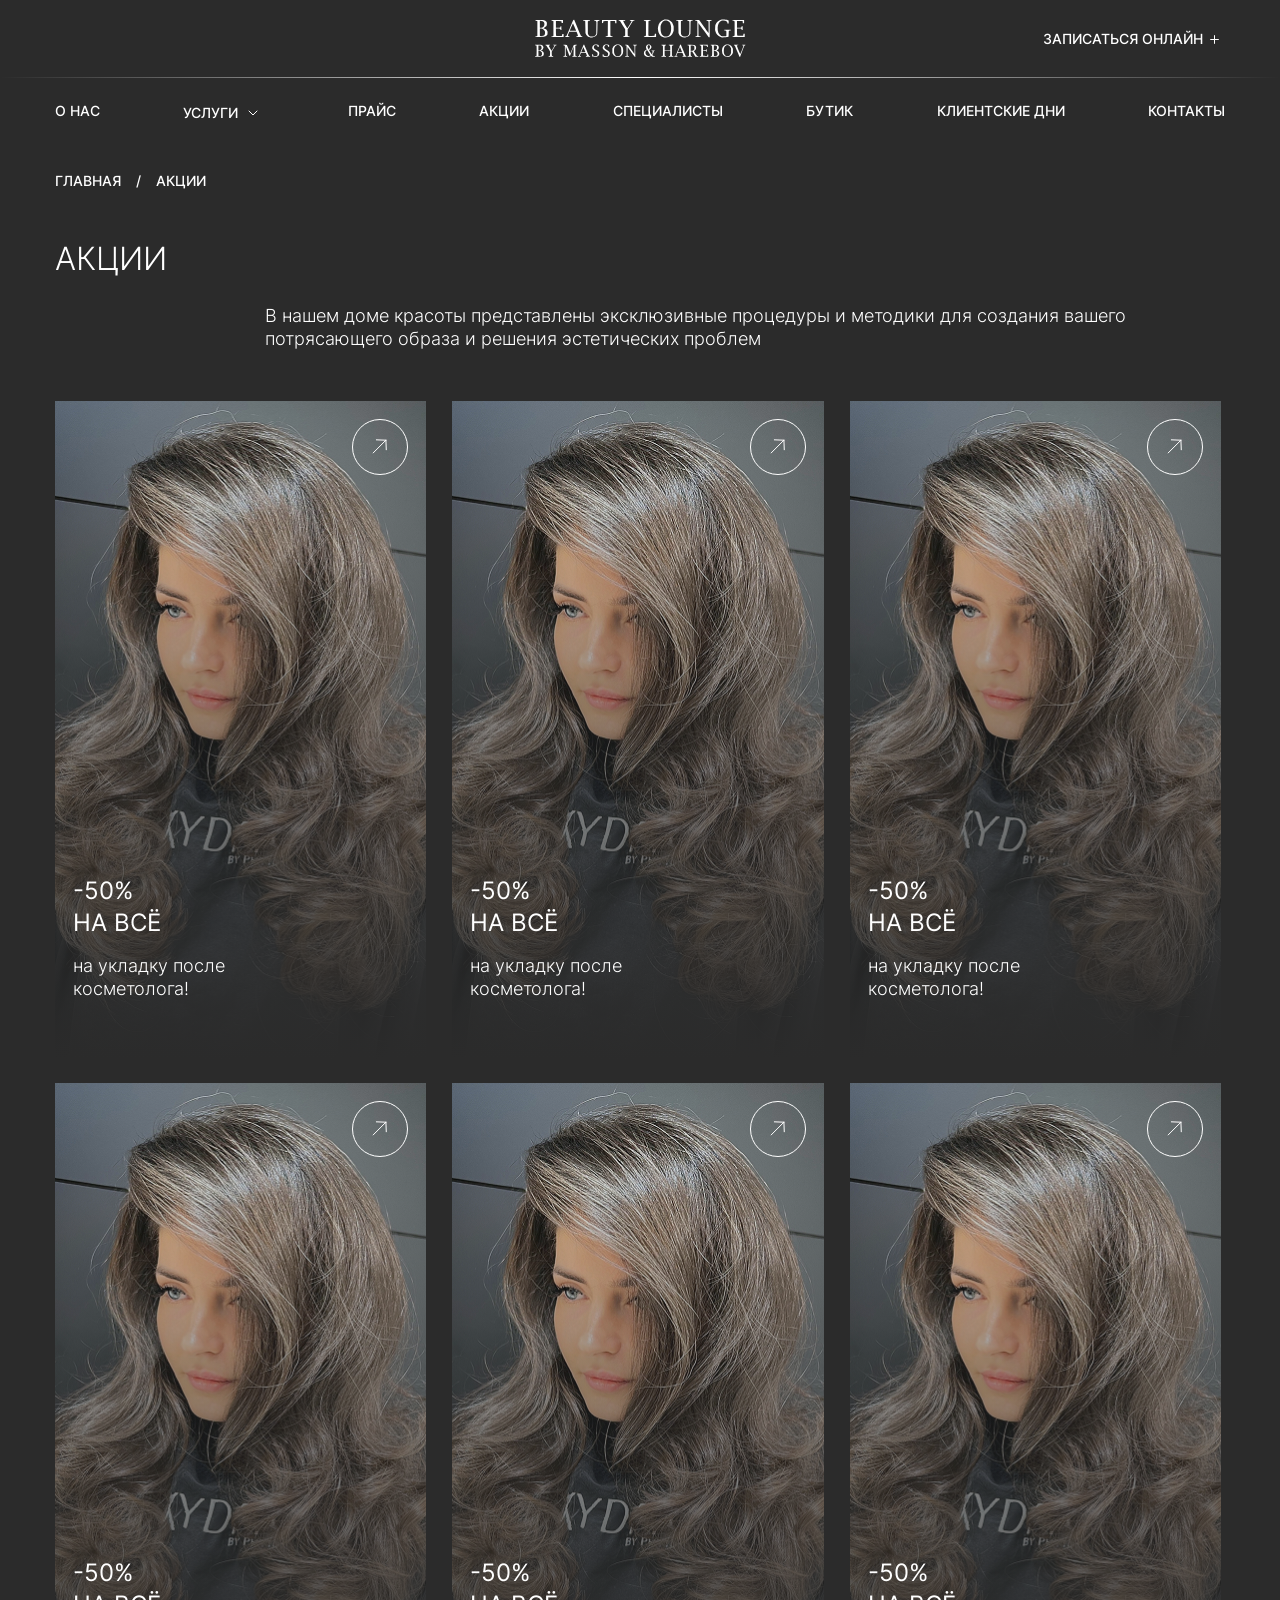
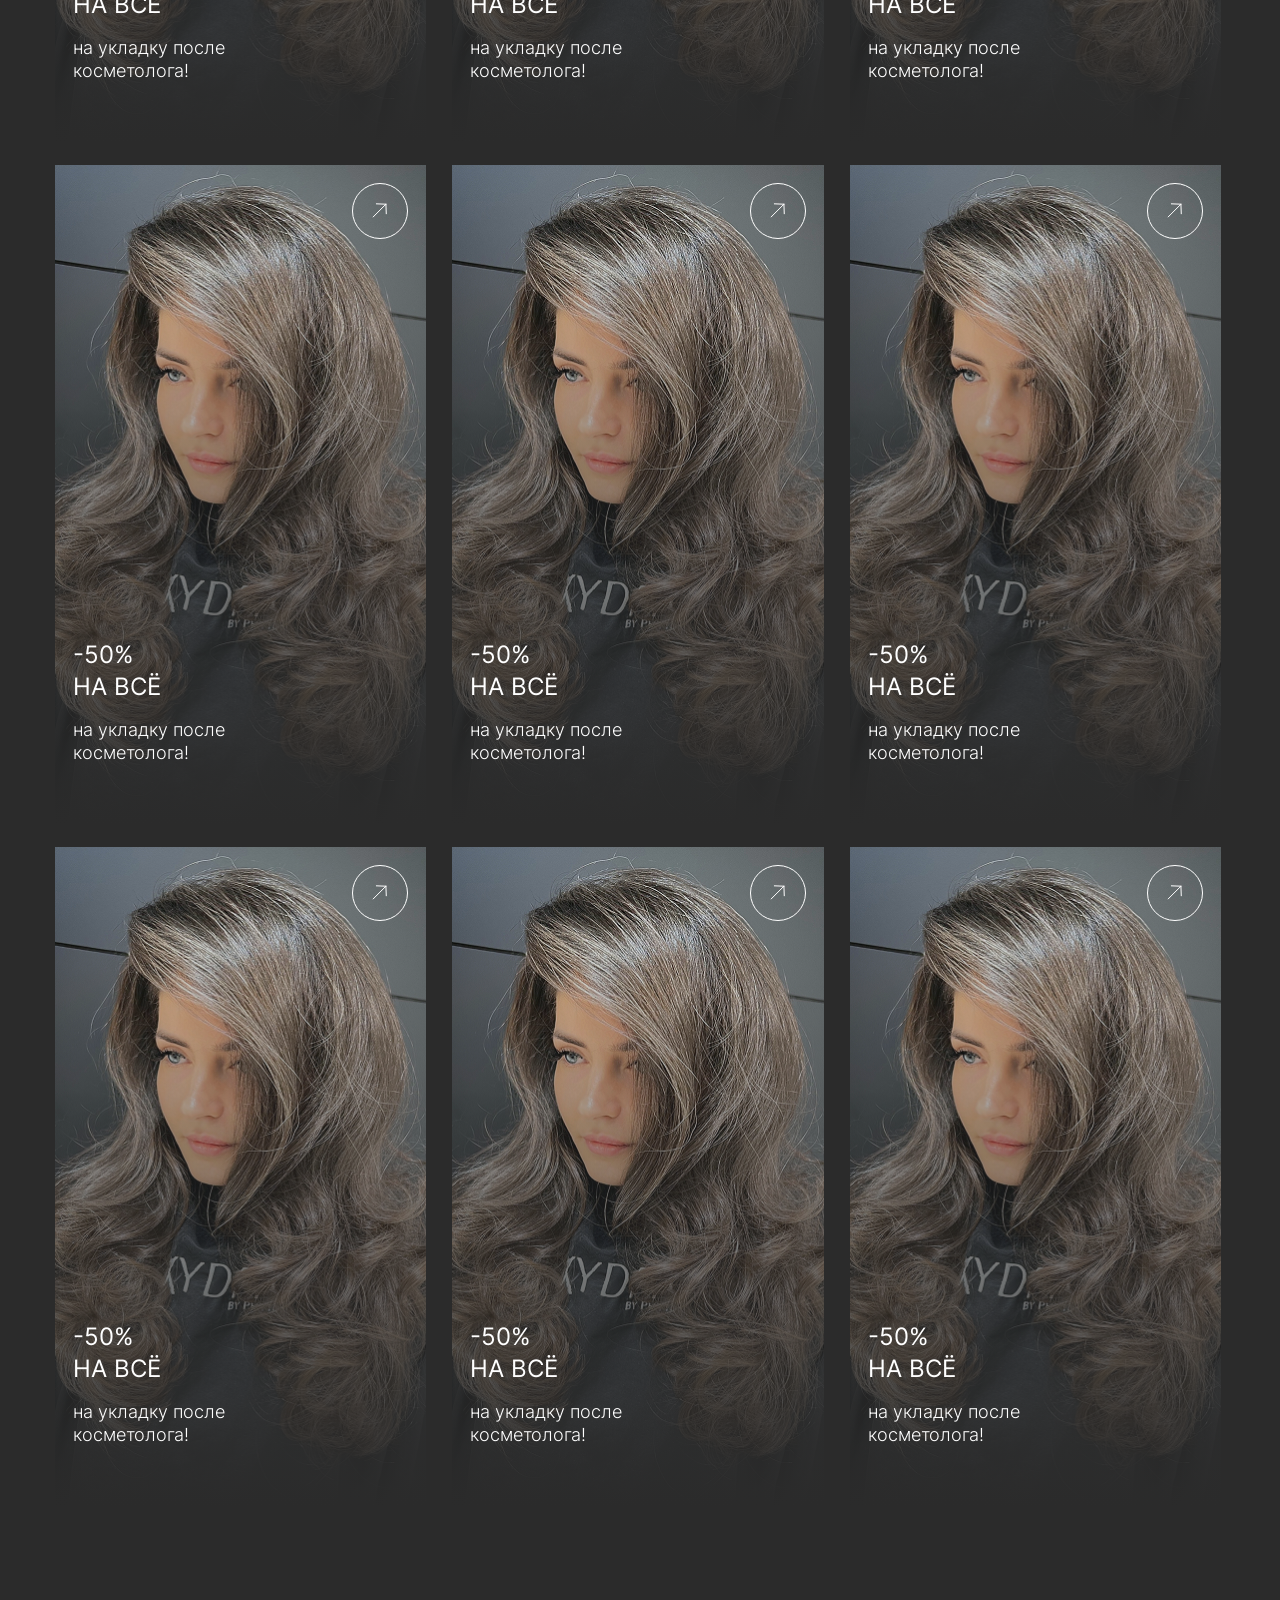
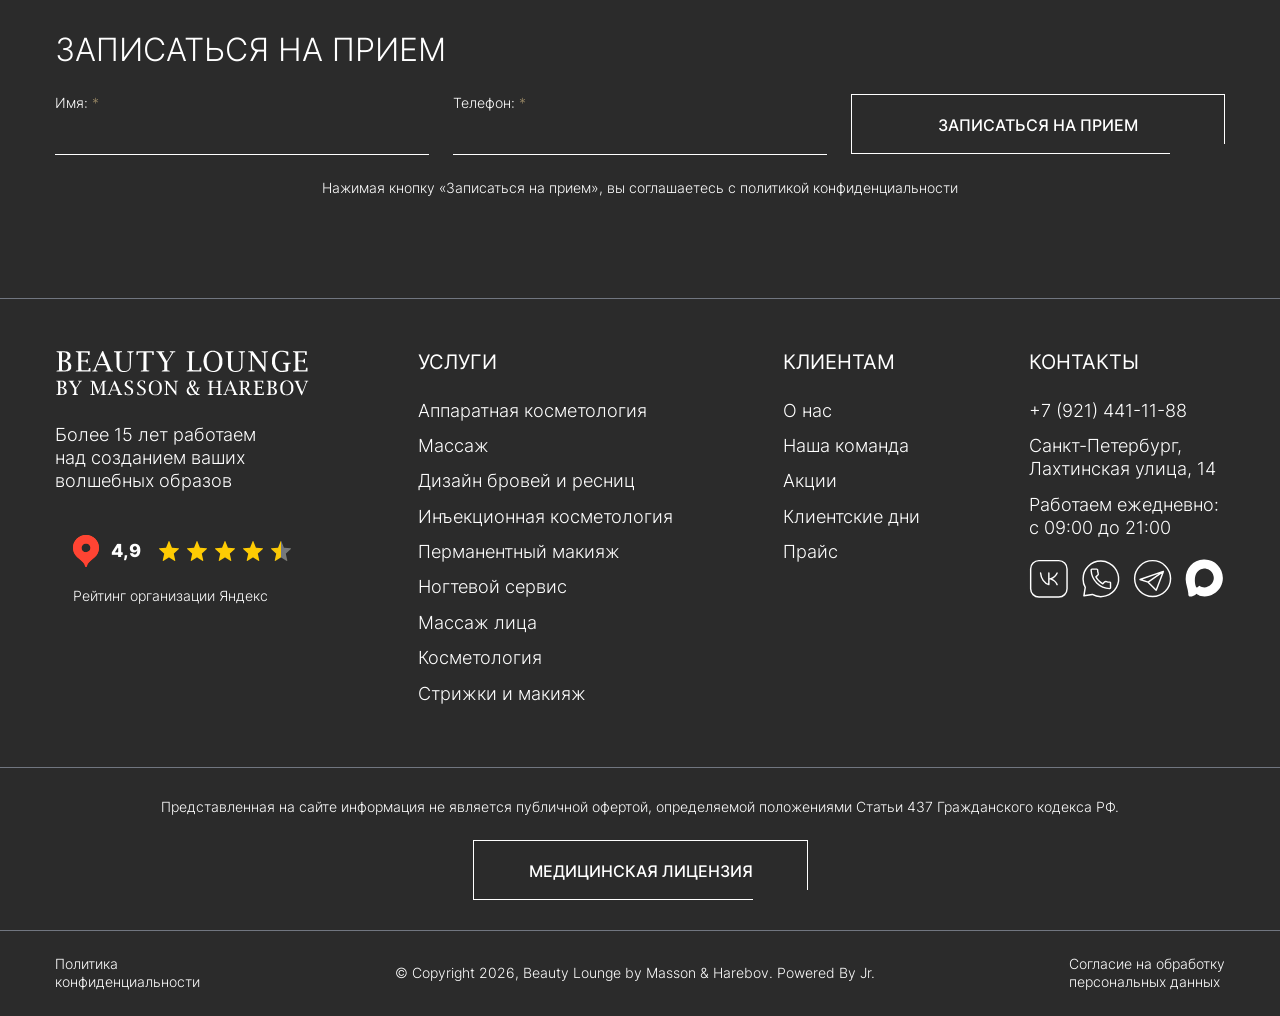
==== commit 593b3516: "add" ====
--- a/accii.html
+++ b/accii.html
@@ -151,8 +151,8 @@
             <div class="container">
                 <div class="breadcrumbs">
                     <ul>
-                        <li><a href=""></a></li>
-                        <li></li>
+                        <li><a href="">главная</a></li>
+                        <li>Акции</li>
                     </ul>                
                 </div>
             </div>
